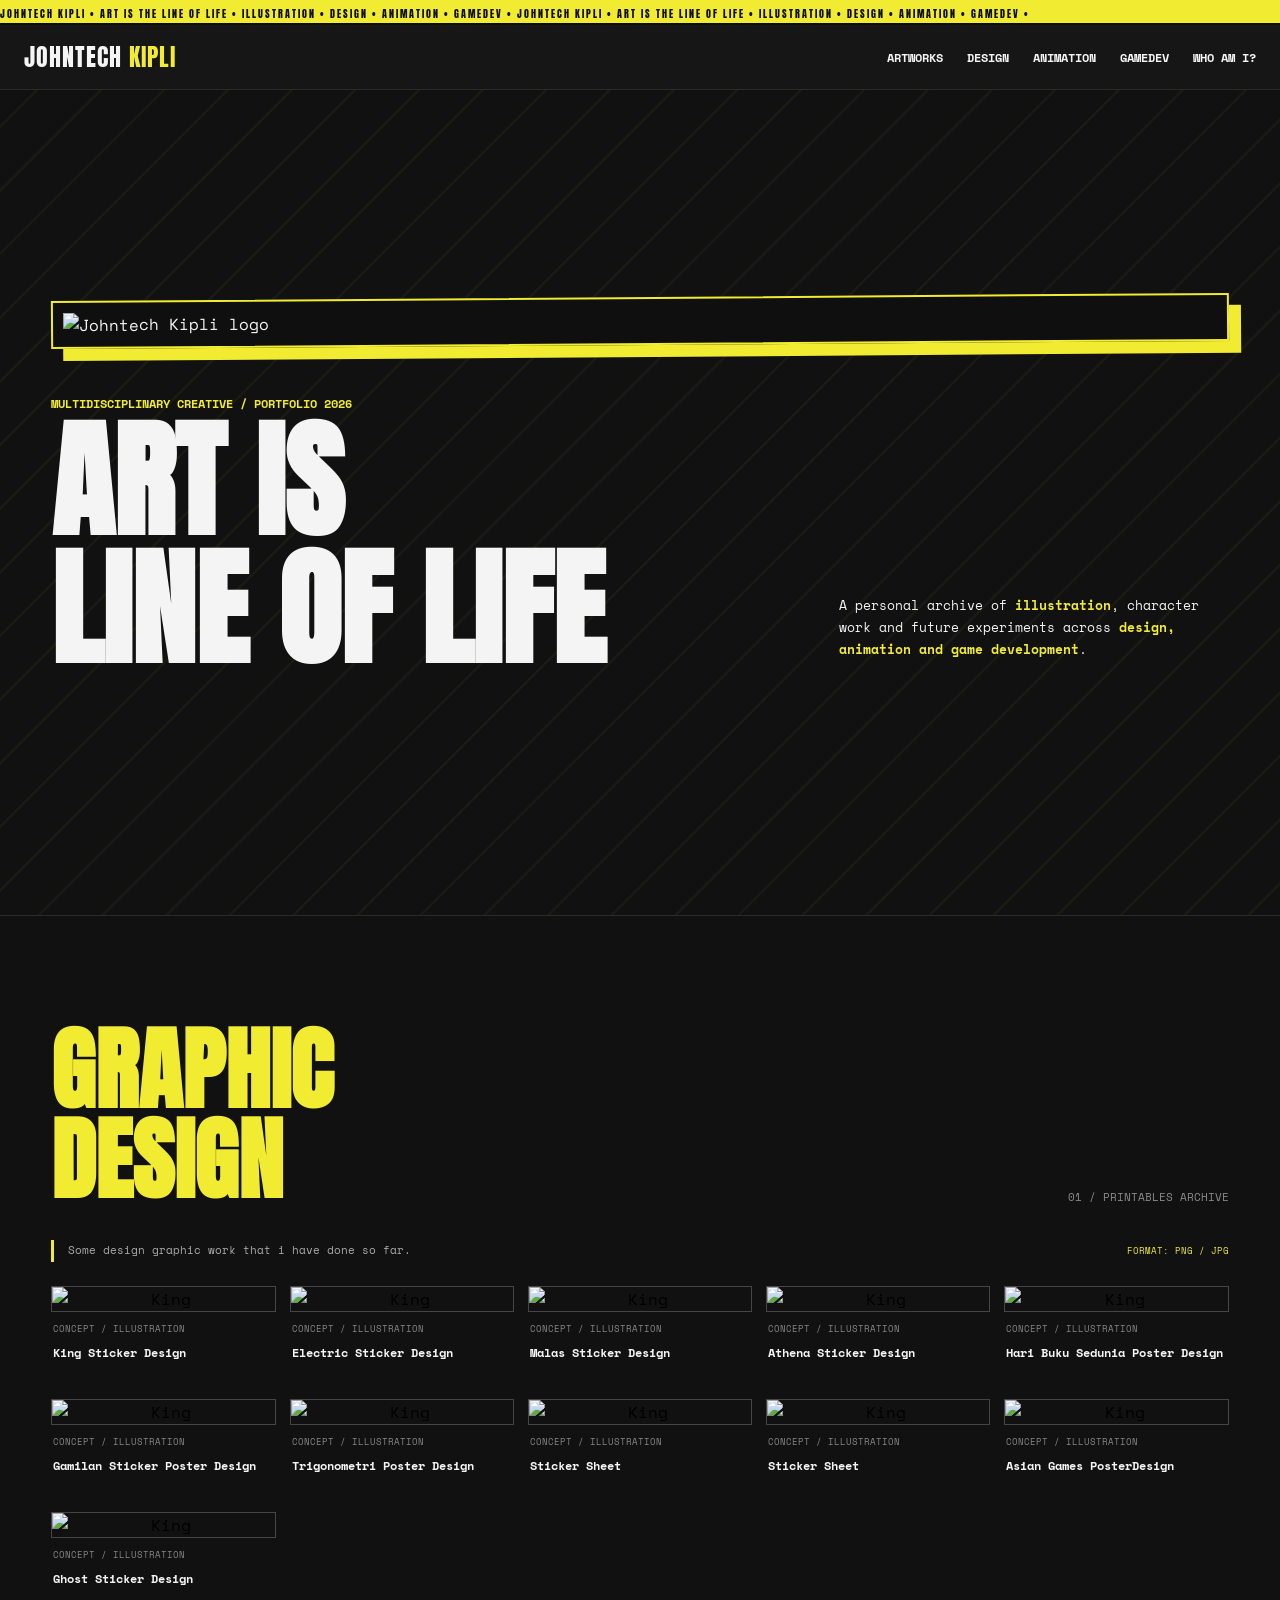
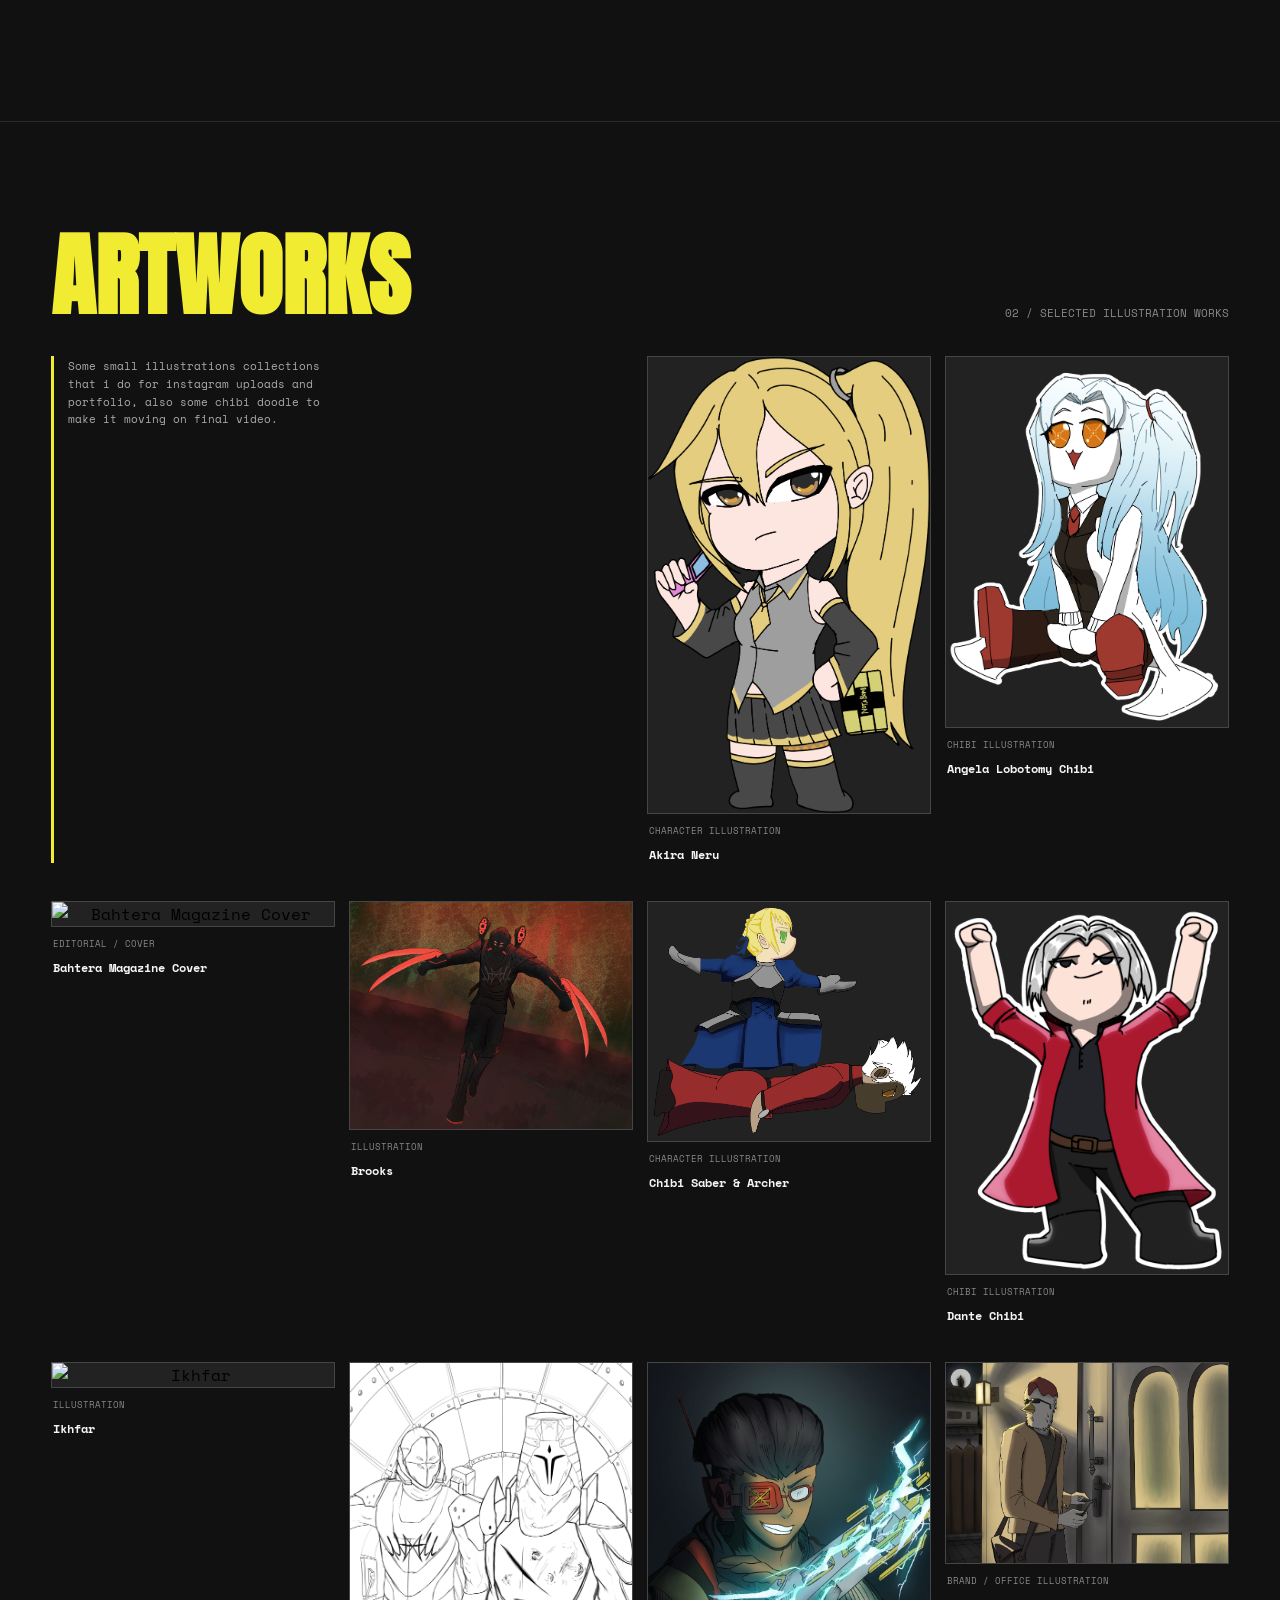
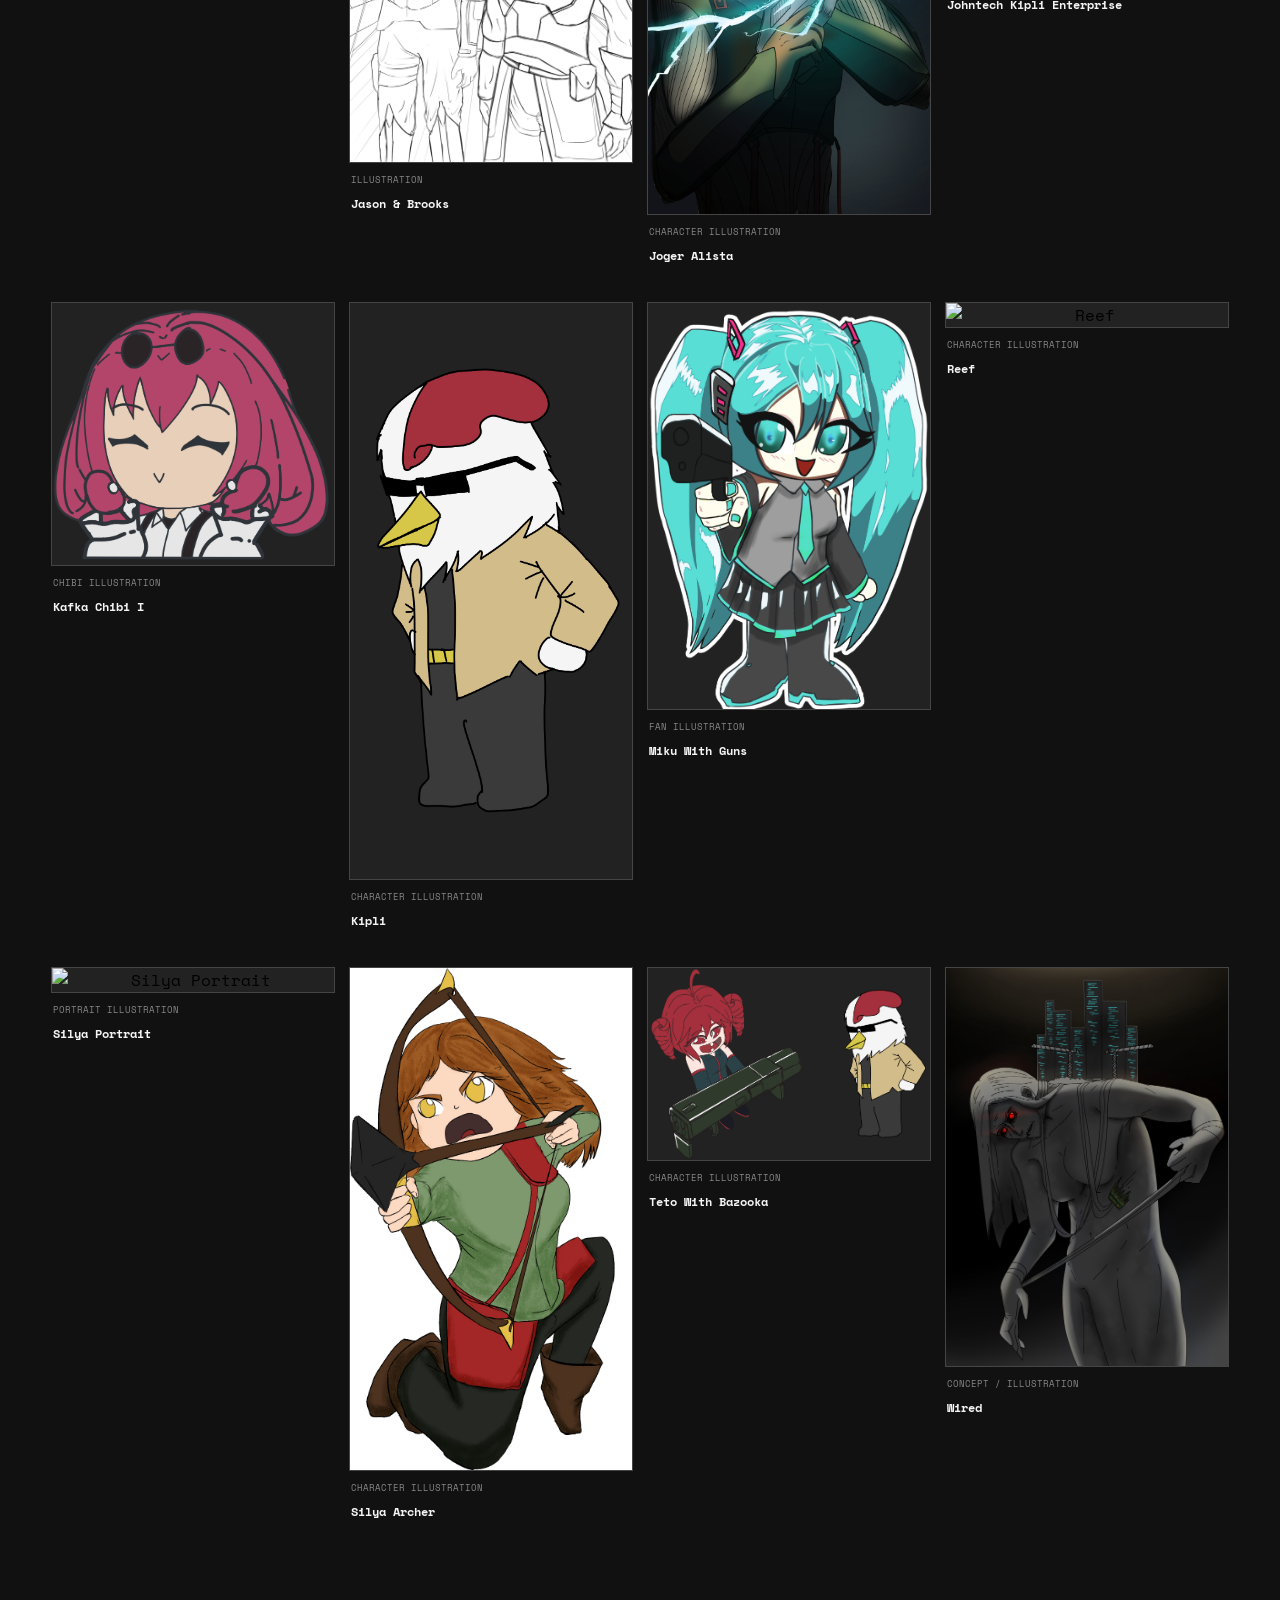
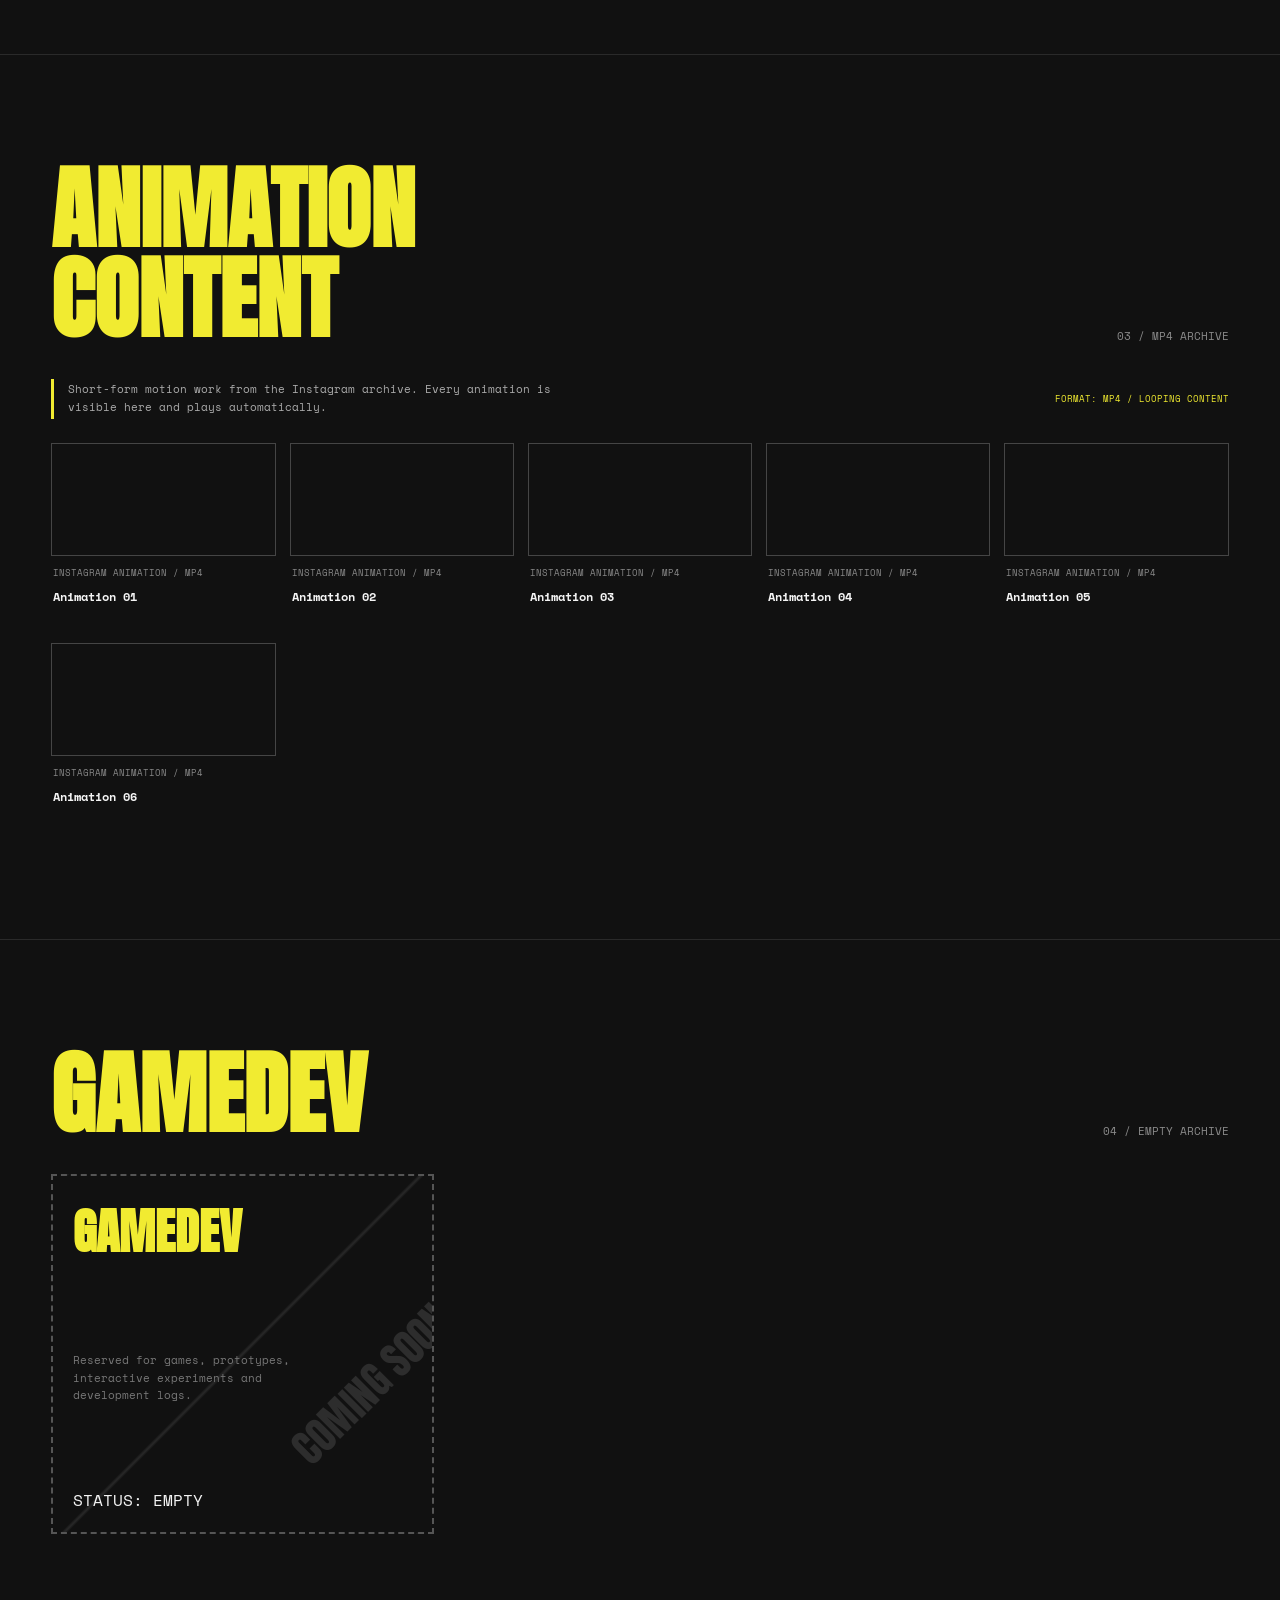
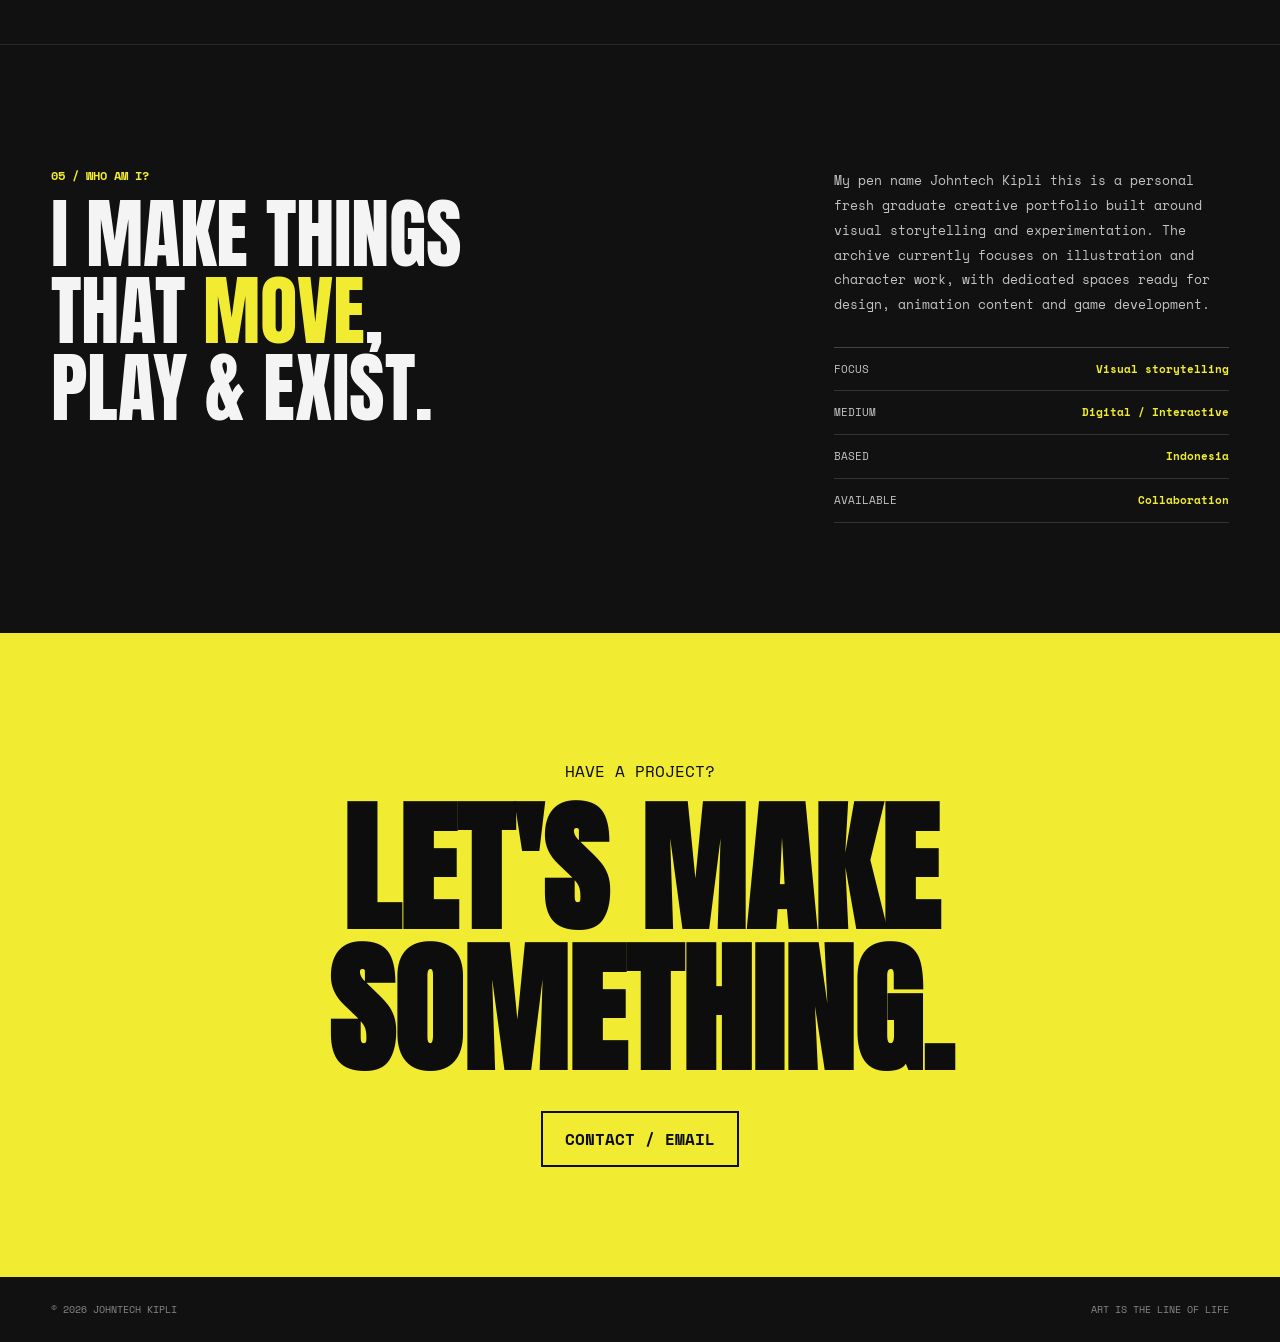
==== index.html @ 3a524319 "first commit" ====
<!doctype html>
<html lang="en">

<head>
    <meta charset="utf-8">
    <meta name="viewport" content="width=device-width, initial-scale=1">

    <title>JOHNTECH KIPLI — Portfolio</title>

    <meta
        name="description"
        content="Johntech Kipli — illustration, design, animation and game development portfolio."
    >

    <link rel="stylesheet" href="css/style.css">
</head>

<body>
<div class="ticker"><div class="ticker-track">JOHNTECH KIPLI • ART IS THE LINE OF LIFE • ILLUSTRATION • DESIGN • ANIMATION • GAMEDEV • JOHNTECH KIPLI • ART IS THE LINE OF LIFE • ILLUSTRATION • DESIGN • ANIMATION • GAMEDEV • </div></div>

<header class="nav"><a class="brand" href="#top">JOHNTECH <span>KIPLI</span></a><nav class="navlinks">
<a href="#artworks">ARTWORKS</a><a href="#design">DESIGN</a><a href="#animation">ANIMATION</a><a href="#gamedev">GAMEDEV</a><a href="#about">WHO AM I?</a></nav>
</header>

<main id="top">

    <section class="hero"><div class="hero-inner"><div class="logo-wrap"><img src="assets/logo johntech TEXT.png" alt="Johntech Kipli logo"></div>

        <div class="hero-copy"><div><div class="kicker">MULTIDISCIPLINARY CREATIVE / PORTFOLIO 2026</div><h1>Art is<br>line of life</h1></div>

        <p class="hero-note">A personal archive of <b>illustration</b>, character work and future experiments across <b>design, animation and game development</b>.</p></div></div>

    </section>

    <section class="section" id="animation"><div class="section-inner"><div class="section-head"><h2 class="section-title">GRAPHIC<br>DESIGN</h2><span class="section-index">01 / PRINTABLES ARCHIVE</span></div>
    <div class="animation-intro"><p>Some design graphic work that i have done so far.</p><span>FORMAT: PNG / JPG</span></div>
    <div class="works animation-works">
        <article class="work-card"><button class="work-image" data-title="King" data-type="Concept / Illustration" data-src="assets/design/1.png" aria-label="Open King"><img src="assets/design/1.png" alt="King" loading="lazy"><span class="corner">VIEW</span></button><div class="work-meta"><span>Concept / Illustration</span><strong>King Sticker Design</strong></div></article>

        <article class="work-card"><button class="work-image" data-title="King" data-type="Concept / Illustration" data-src="assets/design/2.png" aria-label="Open King"><img src="assets/design/2.png" alt="King" loading="lazy"><span class="corner">VIEW</span></button><div class="work-meta"><span>Concept / Illustration</span><strong>Electric Sticker Design</strong></div></article>

        <article class="work-card"><button class="work-image" data-title="King" data-type="Concept / Illustration" data-src="assets/design/3.png" aria-label="Open King"><img src="assets/design/3.png" alt="King" loading="lazy"><span class="corner">VIEW</span></button><div class="work-meta"><span>Concept / Illustration</span><strong>Malas Sticker Design</strong></div></article>

        <article class="work-card"><button class="work-image" data-title="King" data-type="Concept / Illustration" data-src="assets/design/4.png" aria-label="Open King"><img src="assets/design/4.png" alt="King" loading="lazy"><span class="corner">VIEW</span></button><div class="work-meta"><span>Concept / Illustration</span><strong>Athena Sticker Design</strong></div></article>

        <article class="work-card"><button class="work-image" data-title="King" data-type="Concept / Illustration" data-src="assets/design/5.jpg" aria-label="Open King"><img src="assets/design/5.jpg" alt="King" loading="lazy"><span class="corner">VIEW</span></button><div class="work-meta"><span>Concept / Illustration</span><strong>Hari Buku Sedunia Poster Design</strong></div></article>

        <article class="work-card"><button class="work-image" data-title="King" data-type="Concept / Illustration" data-src="assets/design/6.jpg" aria-label="Open King"><img src="assets/design/6.jpg" alt="King" loading="lazy"><span class="corner">VIEW</span></button><div class="work-meta"><span>Concept / Illustration</span><strong>Gamilan Sticker Poster Design</strong></div></article>

        <article class="work-card"><button class="work-image" data-title="King" data-type="Concept / Illustration" data-src="assets/design/7.jpg" aria-label="Open King"><img src="assets/design/7.jpg" alt="King" loading="lazy"><span class="corner">VIEW</span></button><div class="work-meta"><span>Concept / Illustration</span><strong>Trigonometri Poster Design</strong></div></article>

        <article class="work-card"><button class="work-image" data-title="King" data-type="Concept / Illustration" data-src="assets/design/8.png" aria-label="Open King"><img src="assets/design/8.png" alt="King" loading="lazy"><span class="corner">VIEW</span></button><div class="work-meta"><span>Concept / Illustration</span><strong>Sticker Sheet</strong></div></article>

        <article class="work-card"><button class="work-image" data-title="King" data-type="Concept / Illustration" data-src="assets/design/9.png" aria-label="Open King"><img src="assets/design/9.png" alt="King" loading="lazy"><span class="corner">VIEW</span></button><div class="work-meta"><span>Concept / Illustration</span><strong>Sticker Sheet</strong></div></article>

        <article class="work-card"><button class="work-image" data-title="King" data-type="Concept / Illustration" data-src="assets/design/10.jpg" aria-label="Open King"><img src="assets/design/10.jpg" alt="King" loading="lazy"><span class="corner">VIEW</span></button><div class="work-meta"><span>Concept / Illustration</span><strong>Asian Games PosterDesign</strong></div></article>

        <article class="work-card"><button class="work-image" data-title="King" data-type="Concept / Illustration" data-src="assets/design/11.png" aria-label="Open King"><img src="assets/design/11.png" alt="King" loading="lazy"><span class="corner">VIEW</span></button><div class="work-meta"><span>Concept / Illustration</span><strong>Ghost Sticker Design</strong></div></article>
</section>

    <section class="section" id="artworks"><div class="section-inner"><div class="section-head"><h2 class="section-title">ARTWORKS</h2><span class="section-index">02 / SELECTED ILLUSTRATION WORKS</span>
    </div><div class="works">
    <div class="animation-intro"><p>Some small illustrations collections that i do for instagram uploads and portfolio, also some chibi doodle to make it moving on final video.</p></div>
    <div class="empty-grid"></div>
        

        <article class="work-card"><button class="work-image" data-title="Akira Neru" data-type="Character Illustration" data-src="assets/akira-neru.png" aria-label="Open Akira Neru"><img src="assets/akira-neru.png" alt="Akira Neru" loading="lazy"><span class="corner">VIEW</span></button><div class="work-meta"><span>Character Illustration</span><strong>Akira Neru</strong></div></article>

        <article class="work-card"><button class="work-image" data-title="Angela Lobotomy Chibi" data-type="Chibi Illustration" data-src="assets/angela lobotomy chibi.png" aria-label="Open Angela Lobotomy Chibi"><img src="assets/angela lobotomy chibi.png" alt="Angela Lobotomy Chibi" loading="lazy"><span class="corner">VIEW</span></button><div class="work-meta"><span>Chibi Illustration</span><strong>Angela Lobotomy Chibi</strong></div></article>

        <article class="work-card"><button class="work-image" data-title="Bahtera Magazine Cover" data-type="Editorial / Cover" data-src="assets/bahtera magazine cover.png" aria-label="Open Bahtera Magazine Cover"><img src="assets/bahtera magazine cover.png" alt="Bahtera Magazine Cover" loading="lazy"><span class="corner">VIEW</span></button><div class="work-meta"><span>Editorial / Cover</span><strong>Bahtera Magazine Cover</strong></div></article>

        <article class="work-card"><button class="work-image" data-title="Brooks" data-type="Illustration" data-src="assets/Brooks (Illustrasi).jpg" aria-label="Open Brooks"><img src="assets/Brooks (Illustrasi).jpg" alt="Brooks" loading="lazy"><span class="corner">VIEW</span></button><div class="work-meta"><span>Illustration</span><strong>Brooks</strong></div></article>

        <article class="work-card"><button class="work-image" data-title="Chibi Saber & Archer" data-type="Character Illustration" data-src="assets/chibi illustration saber and archer.png" aria-label="Open Chibi Saber & Archer"><img src="assets/chibi illustration saber and archer.png" alt="Chibi Saber & Archer" loading="lazy"><span class="corner">VIEW</span></button><div class="work-meta"><span>Character Illustration</span><strong>Chibi Saber & Archer</strong></div></article>

        <article class="work-card"><button class="work-image" data-title="Dante Chibi" data-type="Chibi Illustration" data-src="assets/dante chibi.png" aria-label="Open Dante Chibi"><img src="assets/dante chibi.png" alt="Dante Chibi" loading="lazy"><span class="corner">VIEW</span></button><div class="work-meta"><span>Chibi Illustration</span><strong>Dante Chibi</strong></div></article>

        <article class="work-card"><button class="work-image" data-title="Ikhfar" data-type="Illustration" data-src="assets/ikhfar.jpg" aria-label="Open Ikhfar"><img src="assets/ikhfar.jpg" alt="Ikhfar" loading="lazy"><span class="corner">VIEW</span></button><div class="work-meta"><span>Illustration</span><strong>Ikhfar</strong></div></article>

        <article class="work-card"><button class="work-image" data-title="Jason & Brooks" data-type="Illustration" data-src="assets/Jason and Brooks.png" aria-label="Open Jason & Brooks"><img src="assets/Jason and Brooks.png" alt="Jason & Brooks" loading="lazy"><span class="corner">VIEW</span></button><div class="work-meta"><span>Illustration</span><strong>Jason & Brooks</strong></div></article>

        <article class="work-card"><button class="work-image" data-title="Joger Alista" data-type="Character Illustration" data-src="assets/Joger Alista.jpg" aria-label="Open Joger Alista"><img src="assets/Joger Alista.jpg" alt="Joger Alista" loading="lazy"><span class="corner">VIEW</span></button><div class="work-meta"><span>Character Illustration</span><strong>Joger Alista</strong></div></article>

        <article class="work-card"><button class="work-image" data-title="Johntech Kipli Enterprise" data-type="Brand / Office Illustration" data-src="assets/Johntehc kipli enterprise thumbnail office.jpg" aria-label="Open Johntech Kipli Enterprise"><img src="assets/Johntehc kipli enterprise thumbnail office.jpg" alt="Johntech Kipli Enterprise" loading="lazy"><span class="corner">VIEW</span></button><div class="work-meta"><span>Brand / Office Illustration</span><strong>Johntech Kipli Enterprise</strong></div></article>

        <article class="work-card"><button class="work-image" data-title="Kafka Chibi I" data-type="Chibi Illustration" data-src="assets/kafka chibi 2.png" aria-label="Open Kafka Chibi I"><img src="assets/kafka chibi 2.png" alt="Kafka Chibi I" loading="lazy"><span class="corner">VIEW</span></button><div class="work-meta"><span>Chibi Illustration</span><strong>Kafka Chibi I</strong></div></article>

        <article class="work-card"><button class="work-image" data-title="Kipli" data-type="Character Illustration" data-src="assets/kipli.png" aria-label="Open Kipli"><img src="assets/kipli.png" alt="kipli" loading="lazy"><span class="corner">VIEW</span></button><div class="work-meta"><span>Character Illustration</span><strong>Kipli</strong></div></article>

        <article class="work-card"><button class="work-image" data-title="Miku With Guns" data-type="Fan Illustration" data-src="assets/miku with guns.png" aria-label="Open Miku With Guns"><img src="assets/miku with guns.png" alt="Miku With Guns" loading="lazy"><span class="corner">VIEW</span></button><div class="work-meta"><span>Fan Illustration</span><strong>Miku With Guns</strong></div></article>

        <article class="work-card"><button class="work-image" data-title="Reef" data-type="Character Illustration" data-src="assets/reef.jpg" aria-label="Open Reef"><img src="assets/reef.jpg" alt="Reef" loading="lazy"><span class="corner">VIEW</span></button><div class="work-meta"><span>Character Illustration</span><strong>Reef</strong></div></article>

        <article class="work-card"><button class="work-image" data-title="Silya Portrait" data-type="Portrait Illustration" data-src="assets/silya portrait.jpg" aria-label="Open Silya Portrait"><img src="assets/silya portrait.jpg" alt="Silya Portrait" loading="lazy"><span class="corner">VIEW</span></button><div class="work-meta"><span>Portrait Illustration</span><strong>Silya Portrait</strong></div></article>

        <article class="work-card"><button class="work-image" data-title="Silya Archer" data-type="Character Illustration" data-src="assets/sylya archer.jpg" aria-label="Open Silya Archer"><img src="assets/sylya archer.jpg" alt="Silya Archer" loading="lazy"><span class="corner">VIEW</span></button><div class="work-meta"><span>Character Illustration</span><strong>Silya Archer</strong></div></article>

        <article class="work-card"><button class="work-image" data-title="Teto With Bazooka" data-type="Character Illustration" data-src="assets/teto with bazooka.png" aria-label="Open Teto With Bazooka"><img src="assets/teto with bazooka.png" alt="Teto With Bazooka" loading="lazy"><span class="corner">VIEW</span></button><div class="work-meta"><span>Character Illustration</span><strong>Teto With Bazooka</strong></div></article>

        <article class="work-card"><button class="work-image" data-title="Wired" data-type="Concept / Illustration" data-src="assets/wired.png" aria-label="Open Wired"><img src="assets/wired.png" alt="Wired" loading="lazy"><span class="corner">VIEW</span></button><div class="work-meta"><span>Concept / Illustration</span><strong>Wired</strong></div></article>

    </div></div>

</section>

<section class="section" id="animation"><div class="section-inner"><div class="section-head"><h2 class="section-title">ANIMATION<br>CONTENT</h2><span class="section-index">03 / MP4 ARCHIVE</span></div>
    <div class="animation-intro"><p>Short-form motion work from the Instagram archive. Every animation is visible here and plays automatically.</p><span>FORMAT: MP4 / LOOPING CONTENT</span></div>
    <div class="works animation-works">
        <article class="work-card"><div class="work-image"><video src="assets/animation/1.mp4" aria-label="Animation 01" autoplay muted loop playsinline></video><span class="corner">PLAYING</span></div><div class="work-meta"><span>Instagram Animation / MP4</span><strong>Animation 01</strong></div></article>

        <article class="work-card"><div class="work-image"><video src="assets/animation/2.mp4" aria-label="Animation 02" autoplay muted loop playsinline></video><span class="corner">PLAYING</span></div><div class="work-meta"><span>Instagram Animation / MP4</span><strong>Animation 02</strong></div></article>

        <article class="work-card"><div class="work-image"><video src="assets/animation/3.mp4" aria-label="Animation 03" autoplay muted loop playsinline></video><span class="corner">PLAYING</span></div><div class="work-meta"><span>Instagram Animation / MP4</span><strong>Animation 03</strong></div></article>

        <article class="work-card"><div class="work-image"><video src="assets/animation/4.mp4" aria-label="Animation 04" autoplay muted loop playsinline></video><span class="corner">PLAYING</span></div><div class="work-meta"><span>Instagram Animation / MP4</span><strong>Animation 04</strong></div></article>

        <article class="work-card"><div class="work-image"><video src="assets/animation/5.mp4" aria-label="Animation 05" autoplay muted loop playsinline></video><span class="corner">PLAYING</span></div><div class="work-meta"><span>Instagram Animation / MP4</span><strong>Animation 05</strong></div></article>

        <article class="work-card"><div class="work-image"><video src="assets/animation/6.mp4" aria-label="Animation 06" autoplay muted loop playsinline></video><span class="corner">PLAYING</span></div><div class="work-meta"><span>Instagram Animation / MP4</span><strong>Animation 06</strong></div></article>
        
    </div>
</div>

</section>

<section class="section" id="gamedev"><div class="section-inner"><div class="section-head"><h2 class="section-title">GAMEDEV</h2><span class="section-index">04 / EMPTY ARCHIVE</span></div><div class="empty-grid"><div class="empty-panel"><h3>GAMEDEV</h3><p>Reserved for games, prototypes, interactive experiments and development logs.</p><span>STATUS: EMPTY</span></div></div></div>

</section>

<section class="section" id="about">
    <div class="section-inner about">
        <div><p class="kicker">05 / WHO AM I?</p><p class="about-big">I MAKE THINGS<br>THAT <span>MOVE</span>,<br>PLAY & EXIST.</p></div>

    <div class="about-copy"><p>My pen name Johntech Kipli this is a personal fresh graduate creative portfolio built around visual storytelling and experimentation. The archive currently focuses on illustration and character work, with dedicated spaces ready for design, animation content and game development.</p>

        <div class="specs">
            <div class="spec"><span>FOCUS</span><b>Visual storytelling</b></div>
            <div class="spec"><span>MEDIUM</span><b>Digital / Interactive</b></div>
            <div class="spec"><span>BASED</span><b>Indonesia</b></div>
            <div class="spec"><span>AVAILABLE</span><b>Collaboration</b></div>
        </div>
    </div>
    </div>

</section>

<section class="contact"><p>HAVE A PROJECT?</p><h2>LET'S MAKE<br>SOMETHING.</h2><a href="mailto:rafliilham234@gmailcom">CONTACT / EMAIL</a>

</section>

</main>

<footer><span>© 2026 JOHNTECH KIPLI</span><span>ART IS THE LINE OF LIFE</span>

</footer>

<div class="modal" id="modal"><div class="modal-box"><img id="modalImg" src="" alt=""><div class="modal-info"><button class="close" id="close">CLOSE ×</button><small id="modalType"></small><h3 id="modalTitle"></h3><p>All content comes from instagram @johntech.kipli.ch</p></div></div></div>

<script src="js/script.js"></script>
</body>

</html>
---- css/style.css ----
@import url('https://fonts.googleapis.com/css2?family=Anton&family=Space+Mono:wght@400;700&display=swap');

:root {
    --ink: #0d0d0d;
    --bg: #111111;
    --panel: #171717;
    --line: #2a2a2a;
    --muted: #8a8a8a;
    --yellow: #f1eb31;
}

* {
    box-sizing:border-box;
}

html {
    scroll-behavior:smooth;
}

body {
    margin:0;
    background:var(--bg);
    color:#f4f4f4;
    font-family:"Space Mono",monospace;
    overflow-x:hidden;
}

a {
    color:inherit;
    text-decoration:none;
}

button {
    font:inherit;
}

::selection {
    background:var(--yellow);
    color:var(--ink);
}

.ticker {
    position:fixed;
    top:0;
    left:0;
    right:0;
    z-index:30;
    height:25px;
    overflow:hidden;
    background:var(--yellow);
    color:var(--ink);
    border-bottom:2px solid var(--ink);
    white-space:nowrap;
}

.ticker-track {
    display:inline-block;
    min-width:200%;
    line-height:23px;
    font-family:Anton,sans-serif;
    font-size:10px;
    letter-spacing:2px;
    animation:marquee 24s linear infinite;
}

@keyframes marquee {
    from{transform:translateX(0);
}

to {
    transform:translateX(-50%);
}

}

.nav {
    position:sticky;
    top:25px;
    z-index:20;
    display:flex;
    align-items:center;
    justify-content:space-between;
    padding:14px 24px;
    background:rgba(23,23,23,.94);
    border-bottom:1px solid var(--line);
    backdrop-filter:blur(10px);
}

.brand {
    font-family:Anton,sans-serif;
    font-size:24px;
    letter-spacing:1px;
}

.brand span {
    color:var(--yellow);
}

.navlinks {
    display:flex;
    gap:24px;
    font-size:12px;
    font-weight:700;
}

.navlinks a:hover {
    color:var(--yellow);
}

.hero {
    min-height:calc(100vh - 50px);
    display:grid;
    place-items:center;
    padding:70px 4vw 80px;
    position:relative;
    overflow:hidden;
}

.hero:before {
    content:"";
    position:absolute;
    inset:0;
    background:repeating-linear-gradient(135deg,transparent 0 42px,rgba(241,235,49,.045) 43px 45px);
    pointer-events:none;
}

.hero-inner {
    width:min(1500px,100%);
    position:relative;
}

.logo-wrap {
    border:2px solid var(--yellow);
    padding:10px;
    background:#0f0f0f;
    transform:rotate(-.4deg);
    box-shadow:12px 12px 0 var(--yellow);
}

.logo-wrap img {
    display:block;
    width:100%;
    height:auto;
    max-height:300px;
    object-fit:contain;
}

.hero-copy {
    display:flex;
    align-items:flex-end;
    justify-content:space-between;
    gap:30px;
    margin-top:50px;
}

.kicker {
    color:var(--yellow);
    font-size:12px;
    font-weight:700;
}

.hero h1 {
    margin:5px 0 0;
    font-family:Anton,sans-serif;
    font-size:clamp(52px,10vw,150px);
    line-height:1;
    letter-spacing:0px;
    text-transform:uppercase;
}

.hero-note {
    max-width:390px;
    font-size:13px;
    line-height:1.7;
}

.hero-note b {
    color:var(--yellow);
}

.section {
    padding:110px 4vw;
    border-top:1px solid var(--line);
}

.section-inner {
    width:min(1500px,100%);
    margin:auto;
}

.section-head {
    display:flex;
    align-items:end;
    justify-content:space-between;
    gap:20px;
    margin-bottom:35px;
}

.section-title {
    font-family:Anton,sans-serif;
    color:var(--yellow);
    font-size:clamp(42px,7vw,95px);
    line-height:1;
    margin:0;
    text-transform:uppercase;
}

.section-index {
    font-size:11px;
    color:var(--muted);
}

.works {
    display:grid;
    grid-template-columns:repeat(4,minmax(0,1fr));
    gap:14px;
}

.work-card {
    min-width:0;
}

.work-image {
    width:100%;
    padding:0;
    border:1px solid #454545;
    background:#222;
    display:block;
    cursor:pointer;
    position:relative;
    overflow:hidden;
}

.work-image img,
.work-image video {
    display:block;
    width:100%;
    height:auto;
    aspect-ratio:auto;
    object-fit:initial;
    filter:saturate(.92);
    transition:transform .35s ease,filter .35s ease;
}

.animation-works {
    grid-template-columns:repeat(auto-fit,minmax(220px,1fr));
    align-items:start;
}

.animation-works .work-image {
    display:block;
    background:#111;
}

.animation-works .work-image img,
.animation-works .work-image video {
    width:100%;
    height:auto;
    aspect-ratio:auto;
    object-fit:initial;
}

.animation-intro {
    display:flex;
    justify-content:space-between;
    gap:30px;
    border-left:3px solid var(--yellow);
    margin-bottom:24px;
    padding:2px 0 2px 14px;
    color:#aaa;
    font-size:11px;
    line-height:1.6;
}

.animation-intro p {
    margin:0;
    max-width:520px;
}

.animation-intro b,
.animation-intro span {
    color:var(--yellow);
}

.animation-intro span {
    align-self:center;
    font-size:9px;
    white-space:nowrap;
}

.work-image:hover img,
.work-image:hover video {
    transform:scale(1.06);
    filter:saturate(1.15);
}

.corner {
    position:absolute;
    top:8px;
    right:8px;
    background:var(--yellow);
    color:var(--ink);
    padding:4px 7px;
    font-size:9px;
    font-weight:700;
    opacity:0;
    transition:.2s;
}

.work-image:hover .corner {
    opacity:1;
}

.work-meta {
    padding:10px 2px 22px;
}

.work-meta span {
    display:block;
    color:#888;
    font-size:9px;
    text-transform:uppercase;
    margin-bottom:4px;
}

.work-meta strong {
    font-size:12px;
}

.empty-grid {
    display:grid;
    grid-template-columns:repeat(3,1fr);
    gap:14px;
}

.empty-panel {
    min-height:360px;
    border:2px dashed #555;
    background:linear-gradient(135deg,transparent 49.5%,#292929 50%,transparent 50.5%);
    display:flex;
    flex-direction:column;
    justify-content:space-between;
    padding:20px;
    position:relative;
    overflow:hidden;
}

.empty-panel:after {
    content:"COMING SOON";
    position:absolute;
    right:-40px;
    top:50%;
    transform:rotate(-45deg);
    font-family:Anton,sans-serif;
    font-size:40px;
    color:#2d2d2d;
}

.empty-panel h3 {
    font-family:Anton,sans-serif;
    font-size:48px;
    margin:0;
    color:var(--yellow);
}

.empty-panel p {
    font-size:11px;
    color:#777;
    max-width:260px;
    line-height:1.6;
}

.about {
    display:grid;
    grid-template-columns:1.3fr .7fr;
    gap:50px;
    align-items:start;
}

.about-big {
    font-family:Anton,sans-serif;
    font-size:clamp(40px,6vw,88px);
    line-height:1;
    margin:0;
}

.about-big span {
    color:var(--yellow);
}

.about-copy {
    font-size:13px;
    line-height:1.9;
    color:#c4c4c4;
}

.specs {
    border-top:1px solid #444;
    margin-top:30px;
}

.spec {
    display:flex;
    justify-content:space-between;
    gap:20px;
    padding:11px 0;
    border-bottom:1px solid #333;
    font-size:11px;
}

.spec b {
    color:var(--yellow);
}

.contact {
    background:var(--yellow);
    color:var(--ink);
    text-align:center;
    padding:110px 4vw;
}

.contact h2 {
    font-family:Anton,sans-serif;
    font-size:clamp(55px,11vw,170px);
    line-height:1;
    margin:0 0 30px;
}

.contact a {
    display:inline-block;
    border:2px solid var(--ink);
    padding:14px 22px;
    font-weight:700;
    transition:.2s;
}

.contact a:hover {
    background:var(--ink);
    color:var(--yellow);
}

footer {
    padding:25px 4vw;
    display:flex;
    justify-content:space-between;
    gap:20px;
    font-size:10px;
    color:#888;
}

.modal {
    position:fixed;
    inset:0;
    z-index:100;
    display:none;
    place-items:center;
    background:rgba(0,0,0,.82);
    padding:30px;
}

.modal.open {
    display:grid;
}

.modal-box {
    width:min(1000px,100%);
    background:#181818;
    border:2px solid var(--yellow);
    display:grid;
    grid-template-columns:1.1fr .9fr;
    box-shadow:15px 15px 0 var(--yellow);
}

.modal-box img {
    width:100%;
    height:100%;
    max-height:75vh;
    object-fit:contain;
    background:#111;
}

.modal-info {
    padding:28px;
    display:flex;
    flex-direction:column;
    justify-content:center;
}

.modal-info small {
    color:var(--yellow);
}

.modal-info h3 {
    font-family:Anton,sans-serif;
    font-size:52px;
    line-height:.9;
    margin:10px 0 20px;
}

.close {
    align-self:flex-end;
    background:var(--yellow);
    border:0;
    padding:7px 10px;
    cursor:pointer;
    font-weight:700;
}

@media(max-width:900px) {
    .works{grid-template-columns:repeat(2,1fr);
}

.empty-grid,.about {
    grid-template-columns:1fr;
}

.hero-copy {
    flex-direction:column;
    align-items:flex-start;
}

.animation-intro {
    flex-direction:column;
    gap:8px;
}

.animation-intro span {
    align-self:flex-start;
}

.modal-box {
    grid-template-columns:1fr;
}

.modal-box img {
    max-height:55vh;
}

}

@media(max-width:600px) {
    .nav{padding:12px 15px;
}

.navlinks {
    gap:12px;
    font-size:10px;
}

.hero {
    padding-left:15px;
    padding-right:15px;
}

.section {
    padding:75px 15px;
}

.works {
    grid-template-columns:1fr 1fr;
    gap:9px;
}

.work-meta {
    padding-bottom:12px;
}

.work-meta strong {
    font-size:10px;
}

.empty-panel {
    min-height:250px;
}

.empty-panel h3 {
    font-size:36px;
}

footer {
    padding:20px 15px;
}

}
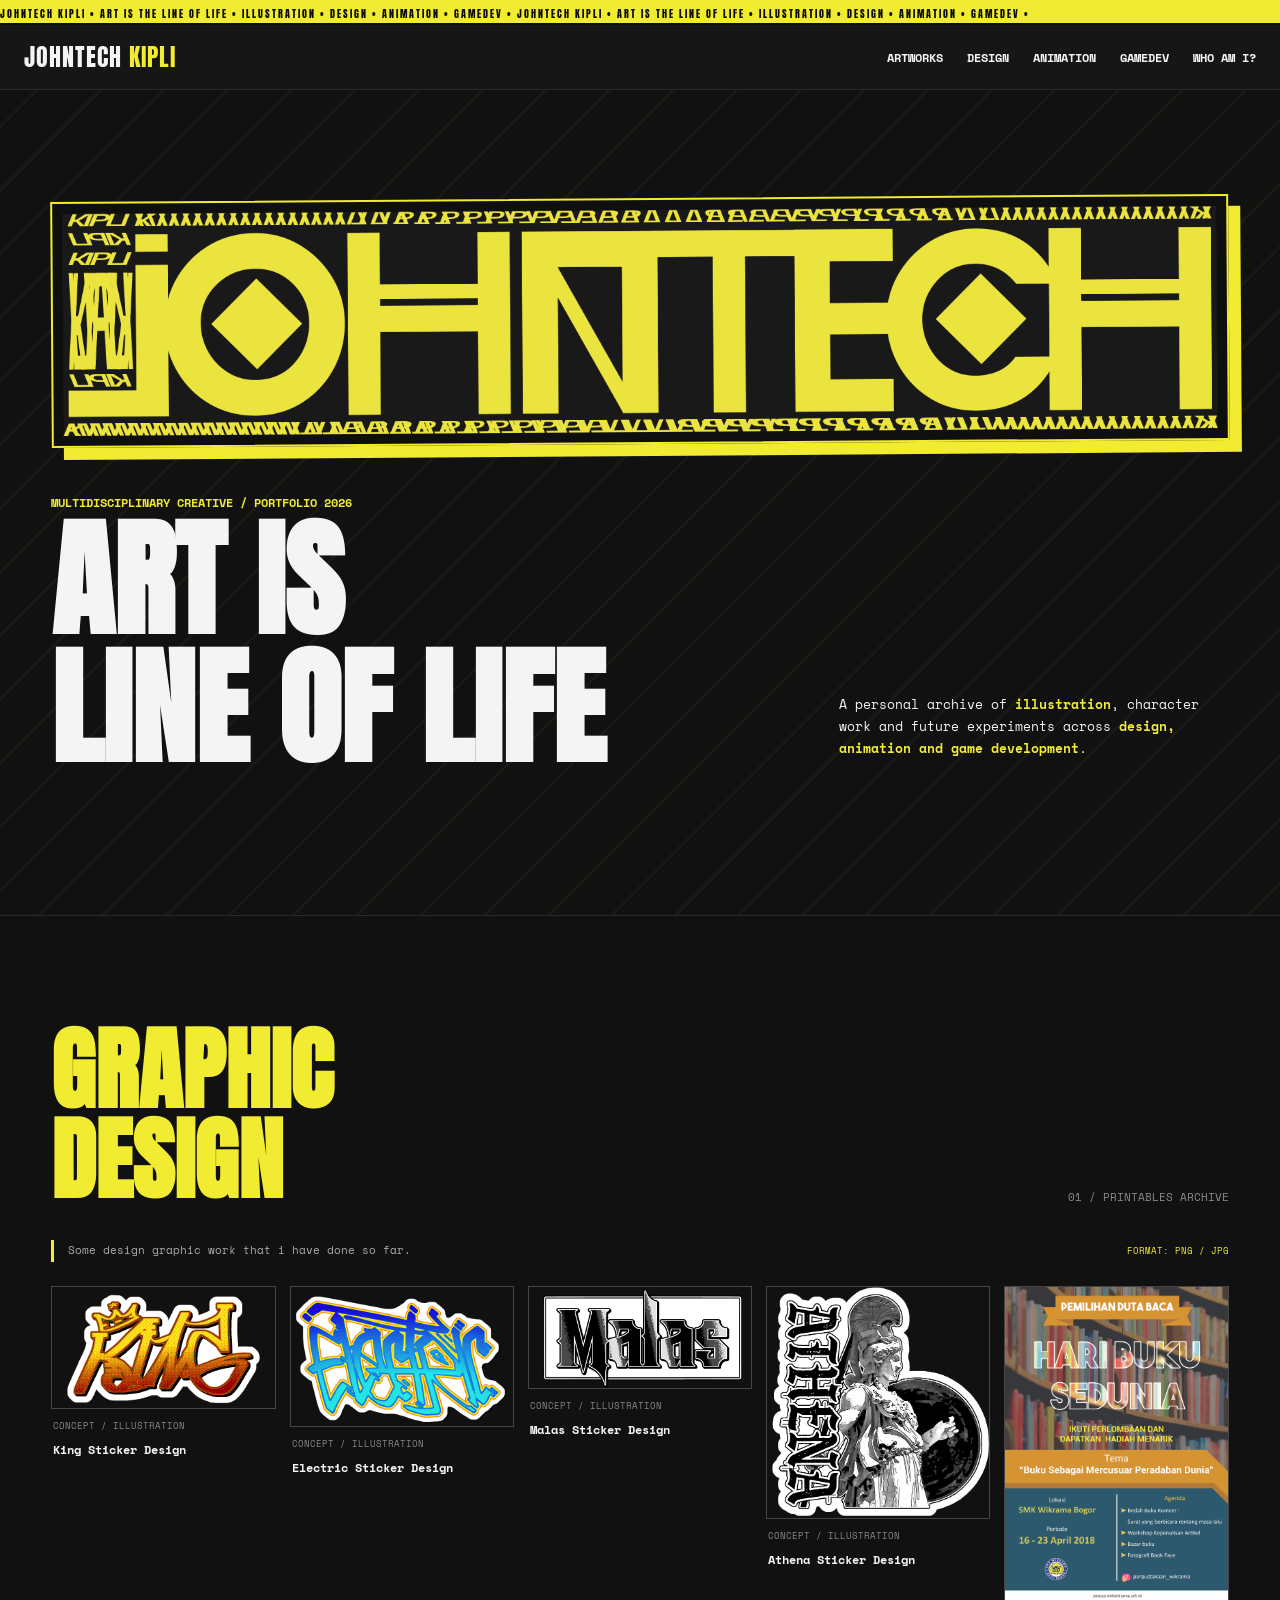
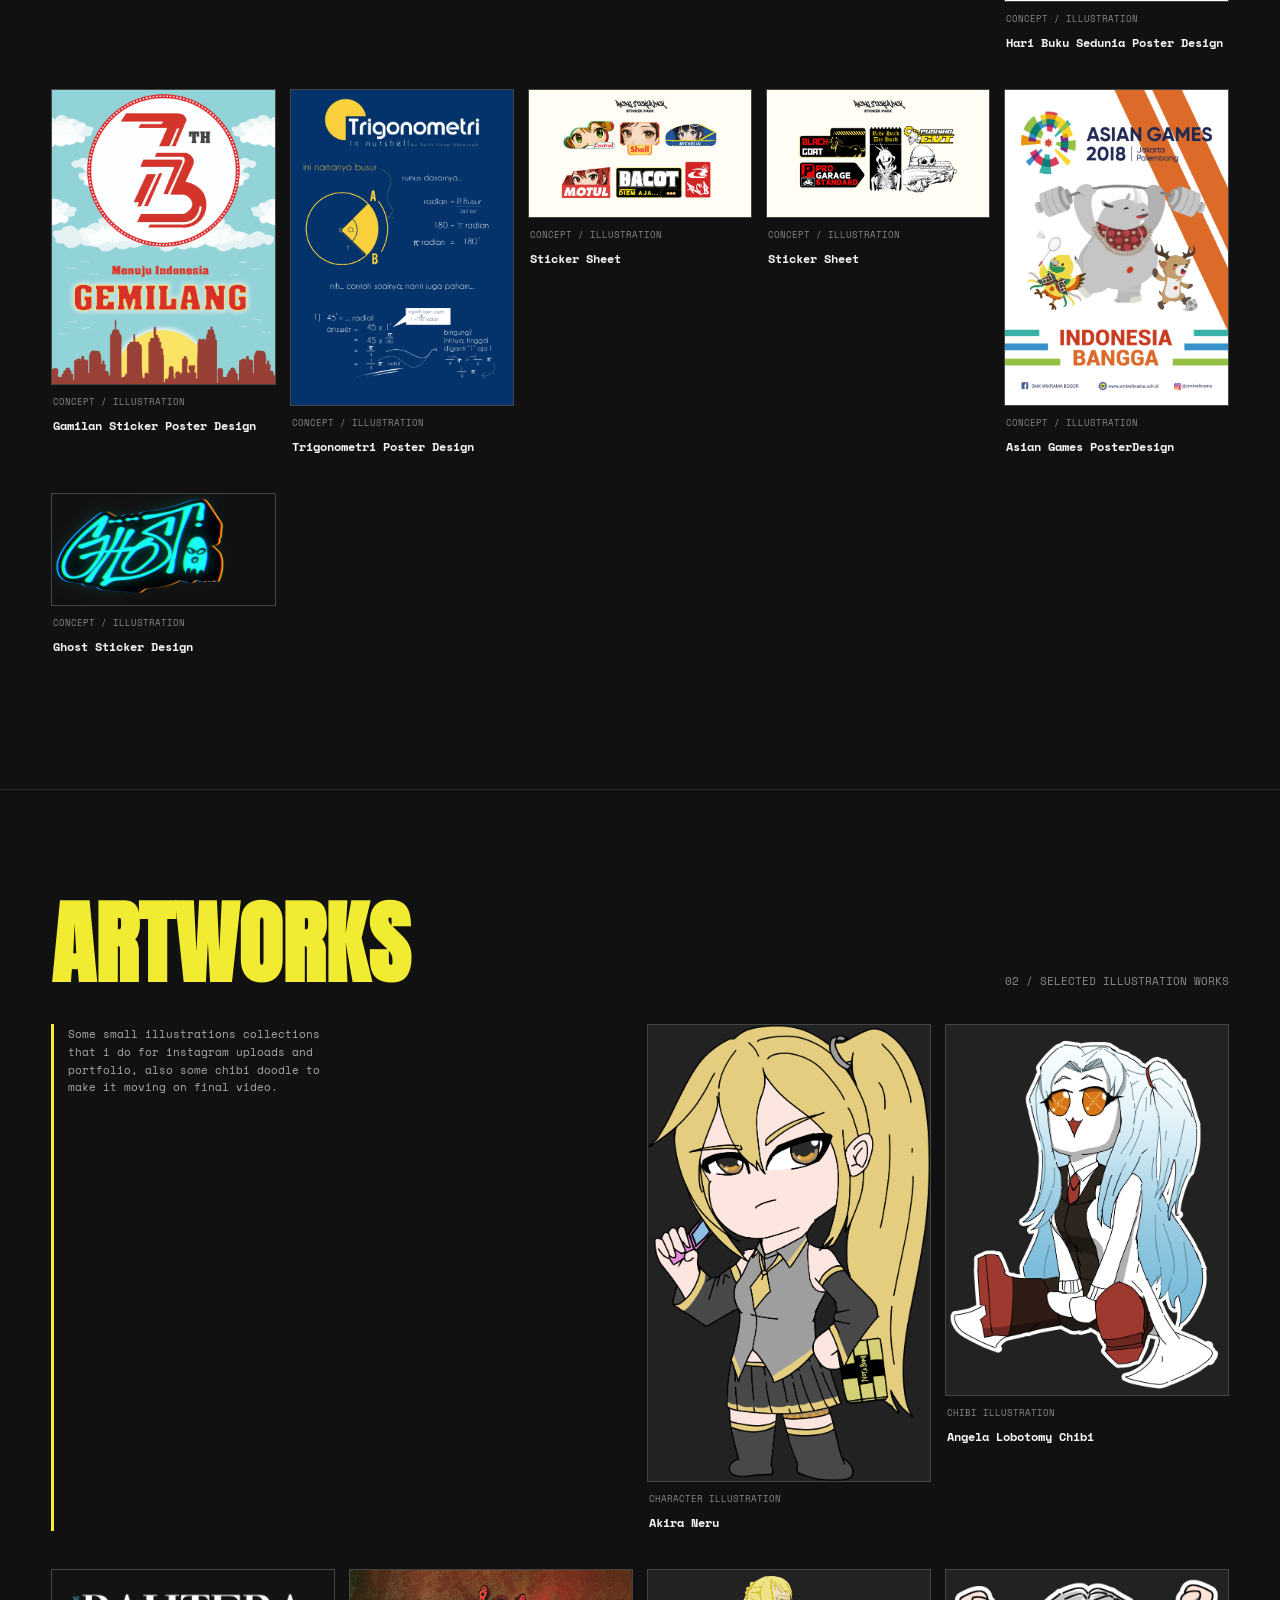
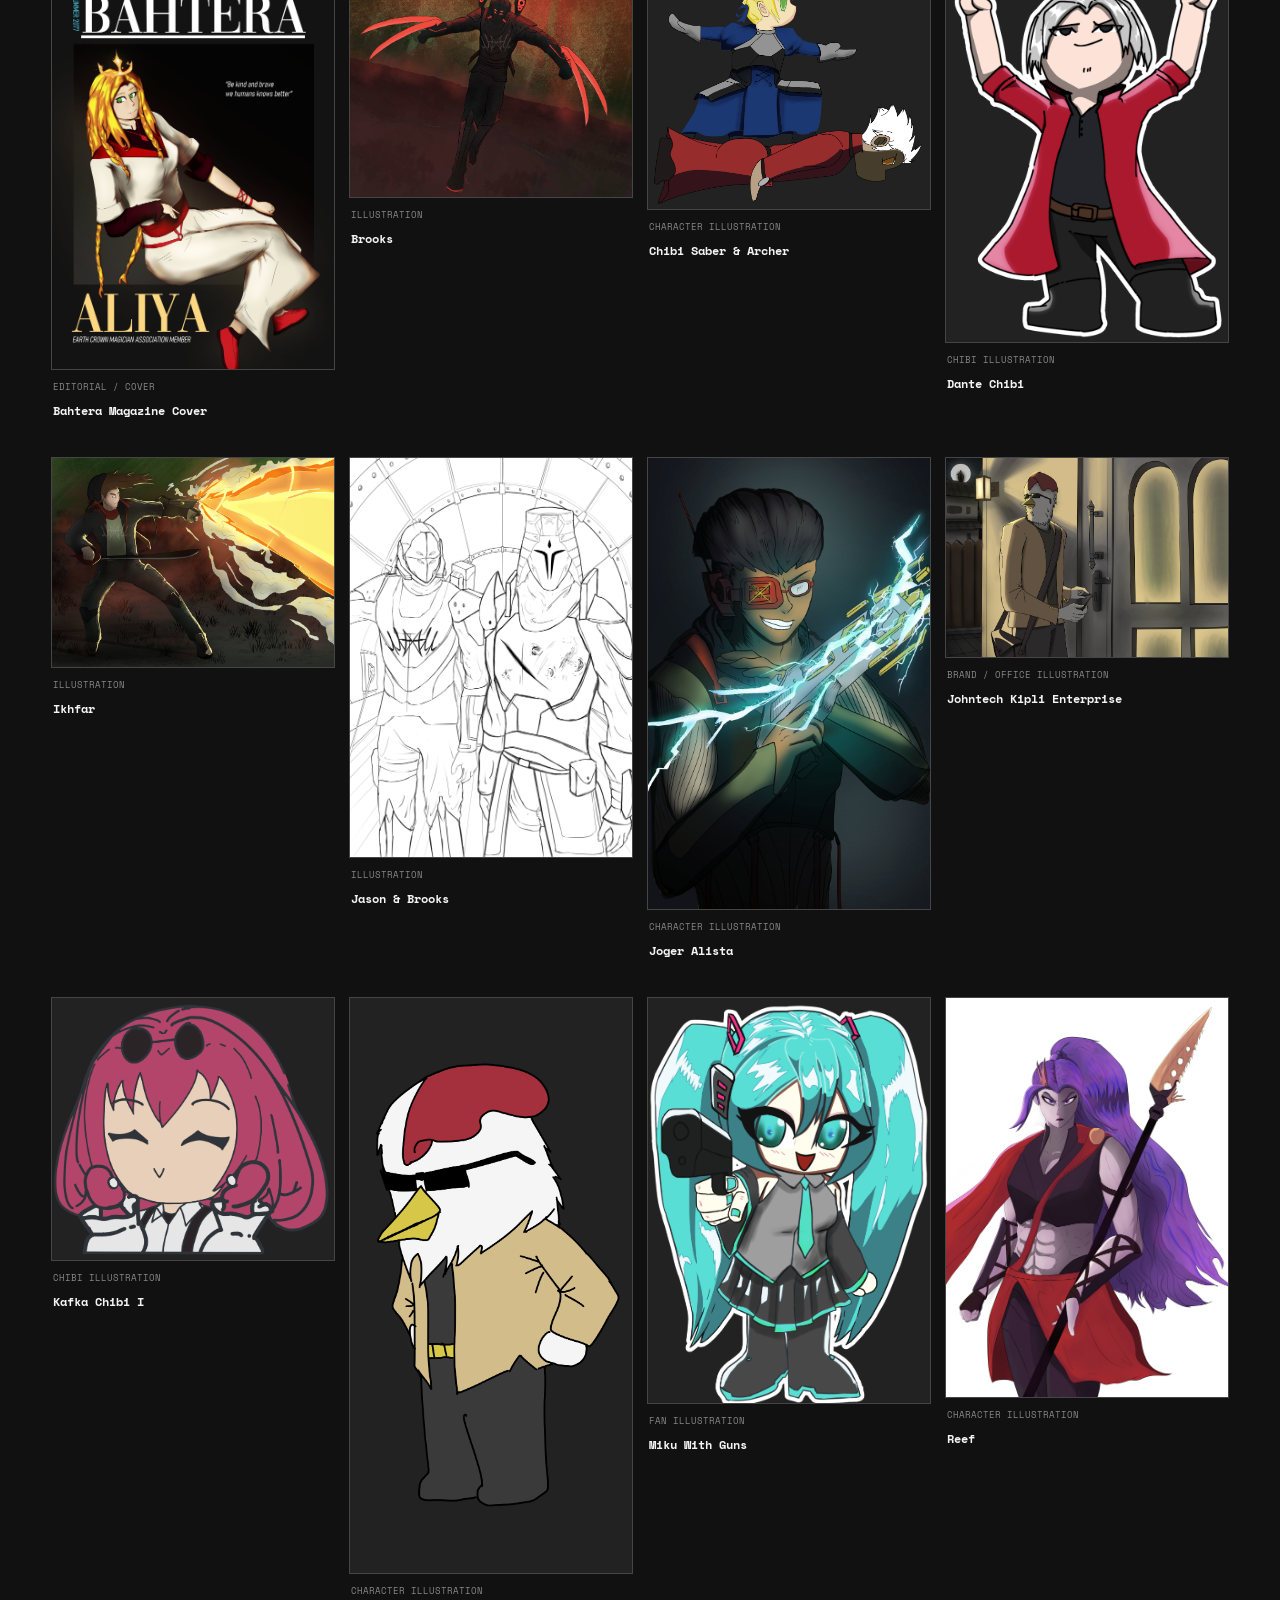
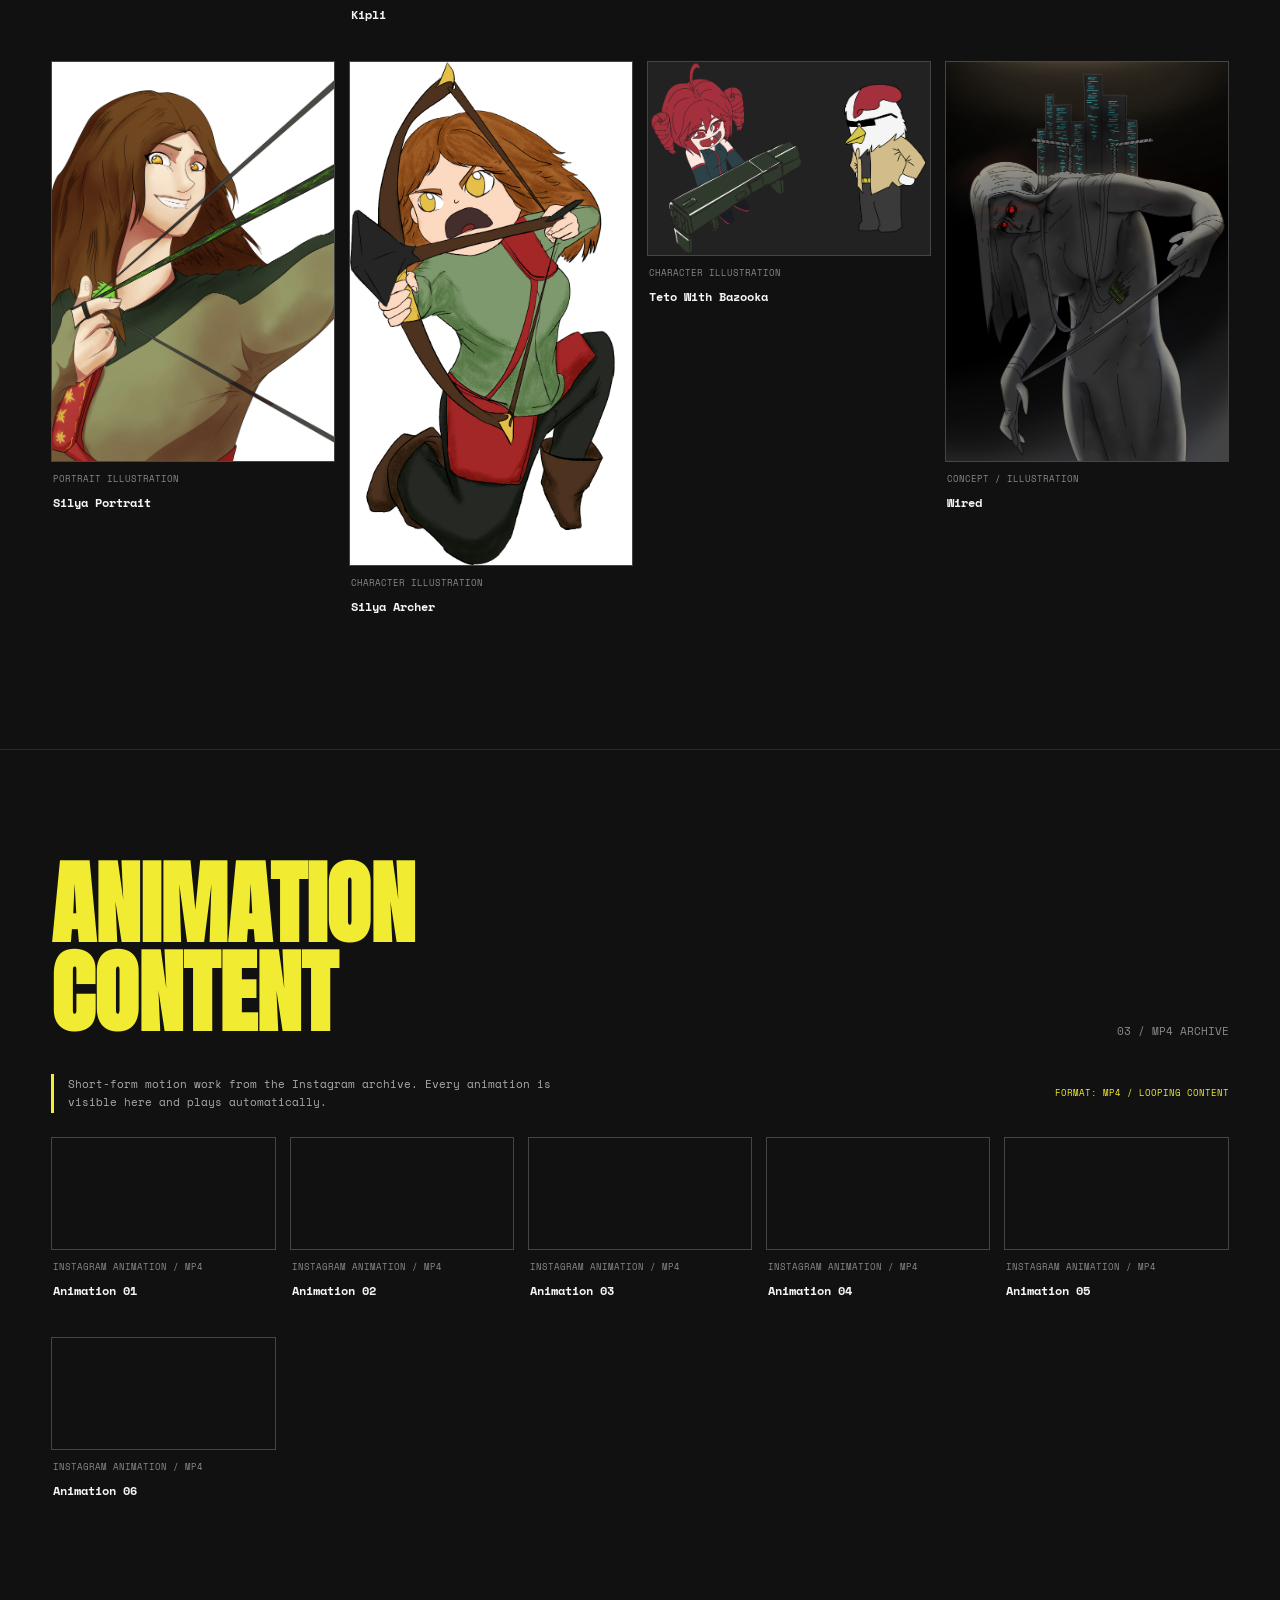
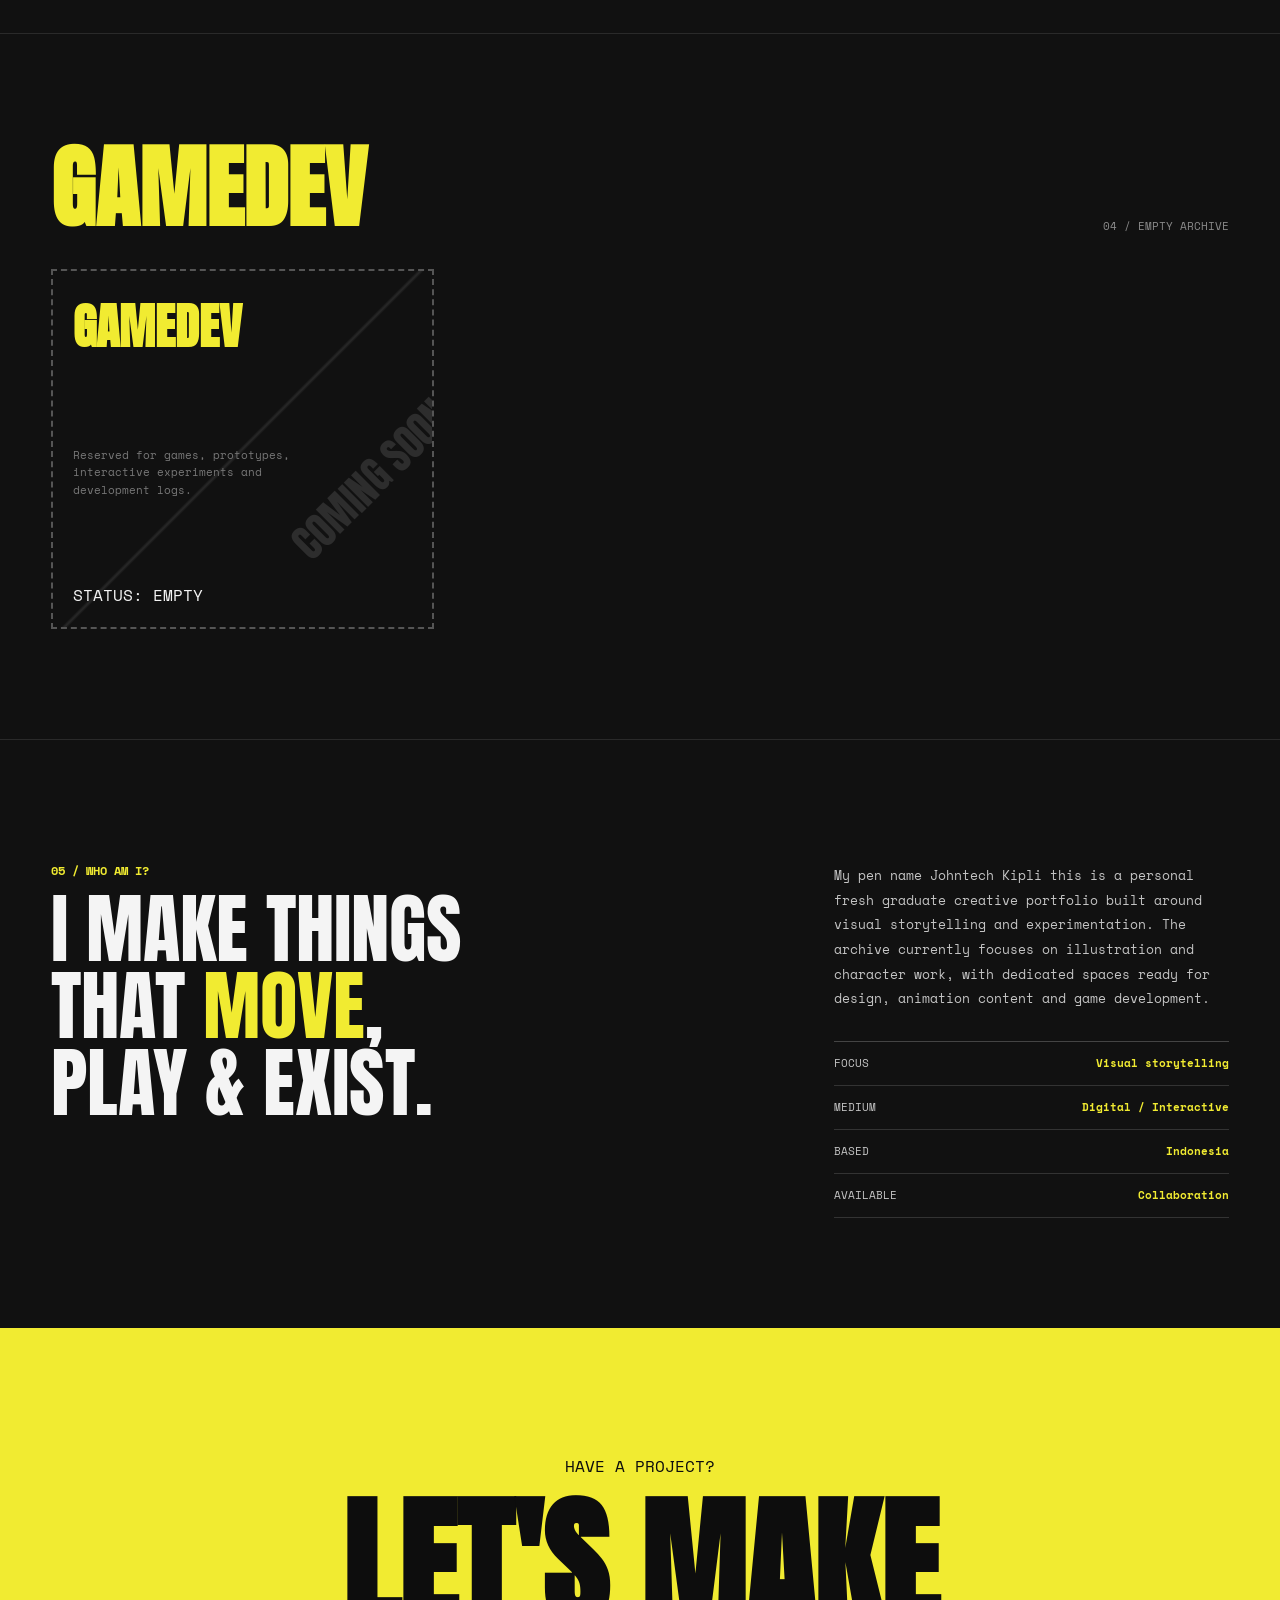
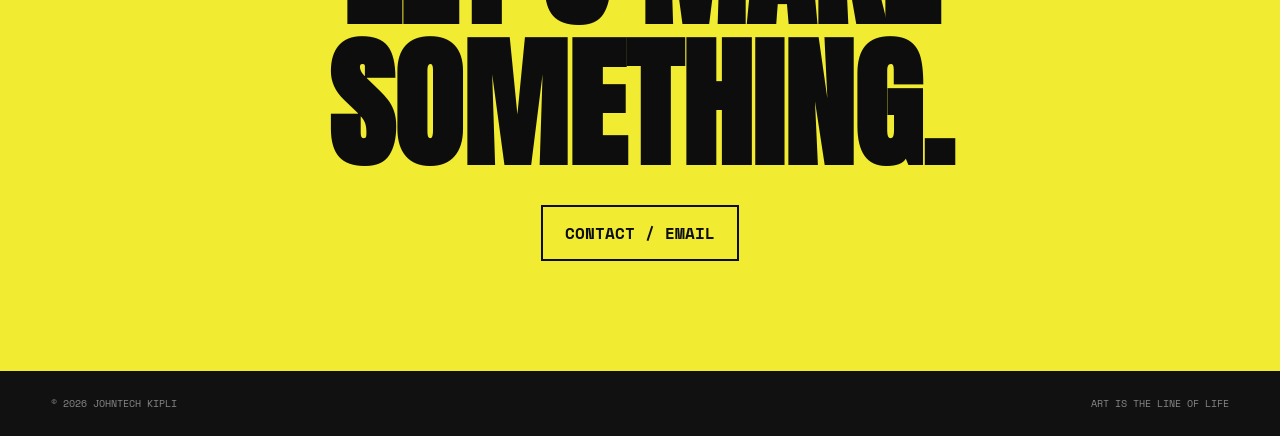
==== commit 4b89dccf: "second" ====
--- a/index.html
+++ b/index.html
@@ -24,7 +24,7 @@
 
 <main id="top">
 
-    <section class="hero"><div class="hero-inner"><div class="logo-wrap"><img src="assets/logo johntech TEXT.png" alt="Johntech Kipli logo"></div>
+    <section class="hero"><div class="hero-inner"><div class="logo-wrap"><img src="assets/Logo Johntech TEXT.png" alt="Johntech Kipli logo"></div>
 
         <div class="hero-copy"><div><div class="kicker">MULTIDISCIPLINARY CREATIVE / PORTFOLIO 2026</div><h1>Art is<br>line of life</h1></div>
 
@@ -35,27 +35,27 @@
     <section class="section" id="animation"><div class="section-inner"><div class="section-head"><h2 class="section-title">GRAPHIC<br>DESIGN</h2><span class="section-index">01 / PRINTABLES ARCHIVE</span></div>
     <div class="animation-intro"><p>Some design graphic work that i have done so far.</p><span>FORMAT: PNG / JPG</span></div>
     <div class="works animation-works">
-        <article class="work-card"><button class="work-image" data-title="King" data-type="Concept / Illustration" data-src="assets/design/1.png" aria-label="Open King"><img src="assets/design/1.png" alt="King" loading="lazy"><span class="corner">VIEW</span></button><div class="work-meta"><span>Concept / Illustration</span><strong>King Sticker Design</strong></div></article>
+        <article class="work-card"><button class="work-image" data-title="King" data-type="Concept / Illustration" data-src="assets/Design/1.png" aria-label="Open King"><img src="assets/Design/1.png" alt="King" loading="lazy"><span class="corner">VIEW</span></button><div class="work-meta"><span>Concept / Illustration</span><strong>King Sticker Design</strong></div></article>
 
-        <article class="work-card"><button class="work-image" data-title="King" data-type="Concept / Illustration" data-src="assets/design/2.png" aria-label="Open King"><img src="assets/design/2.png" alt="King" loading="lazy"><span class="corner">VIEW</span></button><div class="work-meta"><span>Concept / Illustration</span><strong>Electric Sticker Design</strong></div></article>
+        <article class="work-card"><button class="work-image" data-title="King" data-type="Concept / Illustration" data-src="assets/Design/2.png" aria-label="Open King"><img src="assets/Design/2.png" alt="King" loading="lazy"><span class="corner">VIEW</span></button><div class="work-meta"><span>Concept / Illustration</span><strong>Electric Sticker Design</strong></div></article>
 
-        <article class="work-card"><button class="work-image" data-title="King" data-type="Concept / Illustration" data-src="assets/design/3.png" aria-label="Open King"><img src="assets/design/3.png" alt="King" loading="lazy"><span class="corner">VIEW</span></button><div class="work-meta"><span>Concept / Illustration</span><strong>Malas Sticker Design</strong></div></article>
+        <article class="work-card"><button class="work-image" data-title="King" data-type="Concept / Illustration" data-src="assets/Design/3.png" aria-label="Open King"><img src="assets/Design/3.png" alt="King" loading="lazy"><span class="corner">VIEW</span></button><div class="work-meta"><span>Concept / Illustration</span><strong>Malas Sticker Design</strong></div></article>
 
-        <article class="work-card"><button class="work-image" data-title="King" data-type="Concept / Illustration" data-src="assets/design/4.png" aria-label="Open King"><img src="assets/design/4.png" alt="King" loading="lazy"><span class="corner">VIEW</span></button><div class="work-meta"><span>Concept / Illustration</span><strong>Athena Sticker Design</strong></div></article>
+        <article class="work-card"><button class="work-image" data-title="King" data-type="Concept / Illustration" data-src="assets/Design/4.png" aria-label="Open King"><img src="assets/Design/4.png" alt="King" loading="lazy"><span class="corner">VIEW</span></button><div class="work-meta"><span>Concept / Illustration</span><strong>Athena Sticker Design</strong></div></article>
 
-        <article class="work-card"><button class="work-image" data-title="King" data-type="Concept / Illustration" data-src="assets/design/5.jpg" aria-label="Open King"><img src="assets/design/5.jpg" alt="King" loading="lazy"><span class="corner">VIEW</span></button><div class="work-meta"><span>Concept / Illustration</span><strong>Hari Buku Sedunia Poster Design</strong></div></article>
+        <article class="work-card"><button class="work-image" data-title="King" data-type="Concept / Illustration" data-src="assets/Design/5.jpg" aria-label="Open King"><img src="assets/Design/5.jpg" alt="King" loading="lazy"><span class="corner">VIEW</span></button><div class="work-meta"><span>Concept / Illustration</span><strong>Hari Buku Sedunia Poster Design</strong></div></article>
 
-        <article class="work-card"><button class="work-image" data-title="King" data-type="Concept / Illustration" data-src="assets/design/6.jpg" aria-label="Open King"><img src="assets/design/6.jpg" alt="King" loading="lazy"><span class="corner">VIEW</span></button><div class="work-meta"><span>Concept / Illustration</span><strong>Gamilan Sticker Poster Design</strong></div></article>
+        <article class="work-card"><button class="work-image" data-title="King" data-type="Concept / Illustration" data-src="assets/Design/6.jpg" aria-label="Open King"><img src="assets/Design/6.jpg" alt="King" loading="lazy"><span class="corner">VIEW</span></button><div class="work-meta"><span>Concept / Illustration</span><strong>Gamilan Sticker Poster Design</strong></div></article>
 
-        <article class="work-card"><button class="work-image" data-title="King" data-type="Concept / Illustration" data-src="assets/design/7.jpg" aria-label="Open King"><img src="assets/design/7.jpg" alt="King" loading="lazy"><span class="corner">VIEW</span></button><div class="work-meta"><span>Concept / Illustration</span><strong>Trigonometri Poster Design</strong></div></article>
+        <article class="work-card"><button class="work-image" data-title="King" data-type="Concept / Illustration" data-src="assets/Design/7.jpg" aria-label="Open King"><img src="assets/Design/7.jpg" alt="King" loading="lazy"><span class="corner">VIEW</span></button><div class="work-meta"><span>Concept / Illustration</span><strong>Trigonometri Poster Design</strong></div></article>
 
-        <article class="work-card"><button class="work-image" data-title="King" data-type="Concept / Illustration" data-src="assets/design/8.png" aria-label="Open King"><img src="assets/design/8.png" alt="King" loading="lazy"><span class="corner">VIEW</span></button><div class="work-meta"><span>Concept / Illustration</span><strong>Sticker Sheet</strong></div></article>
+        <article class="work-card"><button class="work-image" data-title="King" data-type="Concept / Illustration" data-src="assets/Design/8.png" aria-label="Open King"><img src="assets/Design/8.png" alt="King" loading="lazy"><span class="corner">VIEW</span></button><div class="work-meta"><span>Concept / Illustration</span><strong>Sticker Sheet</strong></div></article>
 
-        <article class="work-card"><button class="work-image" data-title="King" data-type="Concept / Illustration" data-src="assets/design/9.png" aria-label="Open King"><img src="assets/design/9.png" alt="King" loading="lazy"><span class="corner">VIEW</span></button><div class="work-meta"><span>Concept / Illustration</span><strong>Sticker Sheet</strong></div></article>
+        <article class="work-card"><button class="work-image" data-title="King" data-type="Concept / Illustration" data-src="assets/Design/9.png" aria-label="Open King"><img src="assets/Design/9.png" alt="King" loading="lazy"><span class="corner">VIEW</span></button><div class="work-meta"><span>Concept / Illustration</span><strong>Sticker Sheet</strong></div></article>
 
-        <article class="work-card"><button class="work-image" data-title="King" data-type="Concept / Illustration" data-src="assets/design/10.jpg" aria-label="Open King"><img src="assets/design/10.jpg" alt="King" loading="lazy"><span class="corner">VIEW</span></button><div class="work-meta"><span>Concept / Illustration</span><strong>Asian Games PosterDesign</strong></div></article>
+        <article class="work-card"><button class="work-image" data-title="King" data-type="Concept / Illustration" data-src="assets/Design/10.jpg" aria-label="Open King"><img src="assets/Design/10.jpg" alt="King" loading="lazy"><span class="corner">VIEW</span></button><div class="work-meta"><span>Concept / Illustration</span><strong>Asian Games PosterDesign</strong></div></article>
 
-        <article class="work-card"><button class="work-image" data-title="King" data-type="Concept / Illustration" data-src="assets/design/11.png" aria-label="Open King"><img src="assets/design/11.png" alt="King" loading="lazy"><span class="corner">VIEW</span></button><div class="work-meta"><span>Concept / Illustration</span><strong>Ghost Sticker Design</strong></div></article>
+        <article class="work-card"><button class="work-image" data-title="King" data-type="Concept / Illustration" data-src="assets/Design/11.png" aria-label="Open King"><img src="assets/Design/11.png" alt="King" loading="lazy"><span class="corner">VIEW</span></button><div class="work-meta"><span>Concept / Illustration</span><strong>Ghost Sticker Design</strong></div></article>
 </section>
 
     <section class="section" id="artworks"><div class="section-inner"><div class="section-head"><h2 class="section-title">ARTWORKS</h2><span class="section-index">02 / SELECTED ILLUSTRATION WORKS</span>
@@ -68,7 +68,7 @@
 
         <article class="work-card"><button class="work-image" data-title="Angela Lobotomy Chibi" data-type="Chibi Illustration" data-src="assets/angela lobotomy chibi.png" aria-label="Open Angela Lobotomy Chibi"><img src="assets/angela lobotomy chibi.png" alt="Angela Lobotomy Chibi" loading="lazy"><span class="corner">VIEW</span></button><div class="work-meta"><span>Chibi Illustration</span><strong>Angela Lobotomy Chibi</strong></div></article>
 
-        <article class="work-card"><button class="work-image" data-title="Bahtera Magazine Cover" data-type="Editorial / Cover" data-src="assets/bahtera magazine cover.png" aria-label="Open Bahtera Magazine Cover"><img src="assets/bahtera magazine cover.png" alt="Bahtera Magazine Cover" loading="lazy"><span class="corner">VIEW</span></button><div class="work-meta"><span>Editorial / Cover</span><strong>Bahtera Magazine Cover</strong></div></article>
+        <article class="work-card"><button class="work-image" data-title="Bahtera Magazine Cover" data-type="Editorial / Cover" data-src="assets/Bahtera Magazine cover.png" aria-label="Open Bahtera Magazine Cover"><img src="assets/Bahtera Magazine cover.png" alt="Bahtera Magazine Cover" loading="lazy"><span class="corner">VIEW</span></button><div class="work-meta"><span>Editorial / Cover</span><strong>Bahtera Magazine Cover</strong></div></article>
 
         <article class="work-card"><button class="work-image" data-title="Brooks" data-type="Illustration" data-src="assets/Brooks (Illustrasi).jpg" aria-label="Open Brooks"><img src="assets/Brooks (Illustrasi).jpg" alt="Brooks" loading="lazy"><span class="corner">VIEW</span></button><div class="work-meta"><span>Illustration</span><strong>Brooks</strong></div></article>
 
@@ -76,7 +76,7 @@
 
         <article class="work-card"><button class="work-image" data-title="Dante Chibi" data-type="Chibi Illustration" data-src="assets/dante chibi.png" aria-label="Open Dante Chibi"><img src="assets/dante chibi.png" alt="Dante Chibi" loading="lazy"><span class="corner">VIEW</span></button><div class="work-meta"><span>Chibi Illustration</span><strong>Dante Chibi</strong></div></article>
 
-        <article class="work-card"><button class="work-image" data-title="Ikhfar" data-type="Illustration" data-src="assets/ikhfar.jpg" aria-label="Open Ikhfar"><img src="assets/ikhfar.jpg" alt="Ikhfar" loading="lazy"><span class="corner">VIEW</span></button><div class="work-meta"><span>Illustration</span><strong>Ikhfar</strong></div></article>
+        <article class="work-card"><button class="work-image" data-title="Ikhfar" data-type="Illustration" data-src="assets/Ikhfar.jpg" aria-label="Open Ikhfar"><img src="assets/Ikhfar.jpg" alt="Ikhfar" loading="lazy"><span class="corner">VIEW</span></button><div class="work-meta"><span>Illustration</span><strong>Ikhfar</strong></div></article>
 
         <article class="work-card"><button class="work-image" data-title="Jason & Brooks" data-type="Illustration" data-src="assets/Jason and Brooks.png" aria-label="Open Jason & Brooks"><img src="assets/Jason and Brooks.png" alt="Jason & Brooks" loading="lazy"><span class="corner">VIEW</span></button><div class="work-meta"><span>Illustration</span><strong>Jason & Brooks</strong></div></article>
 
@@ -90,9 +90,9 @@
 
         <article class="work-card"><button class="work-image" data-title="Miku With Guns" data-type="Fan Illustration" data-src="assets/miku with guns.png" aria-label="Open Miku With Guns"><img src="assets/miku with guns.png" alt="Miku With Guns" loading="lazy"><span class="corner">VIEW</span></button><div class="work-meta"><span>Fan Illustration</span><strong>Miku With Guns</strong></div></article>
 
-        <article class="work-card"><button class="work-image" data-title="Reef" data-type="Character Illustration" data-src="assets/reef.jpg" aria-label="Open Reef"><img src="assets/reef.jpg" alt="Reef" loading="lazy"><span class="corner">VIEW</span></button><div class="work-meta"><span>Character Illustration</span><strong>Reef</strong></div></article>
+        <article class="work-card"><button class="work-image" data-title="Reef" data-type="Character Illustration" data-src="assets/Reef.jpg" aria-label="Open Reef"><img src="assets/Reef.jpg" alt="Reef" loading="lazy"><span class="corner">VIEW</span></button><div class="work-meta"><span>Character Illustration</span><strong>Reef</strong></div></article>
 
-        <article class="work-card"><button class="work-image" data-title="Silya Portrait" data-type="Portrait Illustration" data-src="assets/silya portrait.jpg" aria-label="Open Silya Portrait"><img src="assets/silya portrait.jpg" alt="Silya Portrait" loading="lazy"><span class="corner">VIEW</span></button><div class="work-meta"><span>Portrait Illustration</span><strong>Silya Portrait</strong></div></article>
+        <article class="work-card"><button class="work-image" data-title="Silya Portrait" data-type="Portrait Illustration" data-src="assets/Silya portrait.jpg" aria-label="Open Silya Portrait"><img src="assets/Silya portrait.jpg" alt="Silya Portrait" loading="lazy"><span class="corner">VIEW</span></button><div class="work-meta"><span>Portrait Illustration</span><strong>Silya Portrait</strong></div></article>
 
         <article class="work-card"><button class="work-image" data-title="Silya Archer" data-type="Character Illustration" data-src="assets/sylya archer.jpg" aria-label="Open Silya Archer"><img src="assets/sylya archer.jpg" alt="Silya Archer" loading="lazy"><span class="corner">VIEW</span></button><div class="work-meta"><span>Character Illustration</span><strong>Silya Archer</strong></div></article>
 
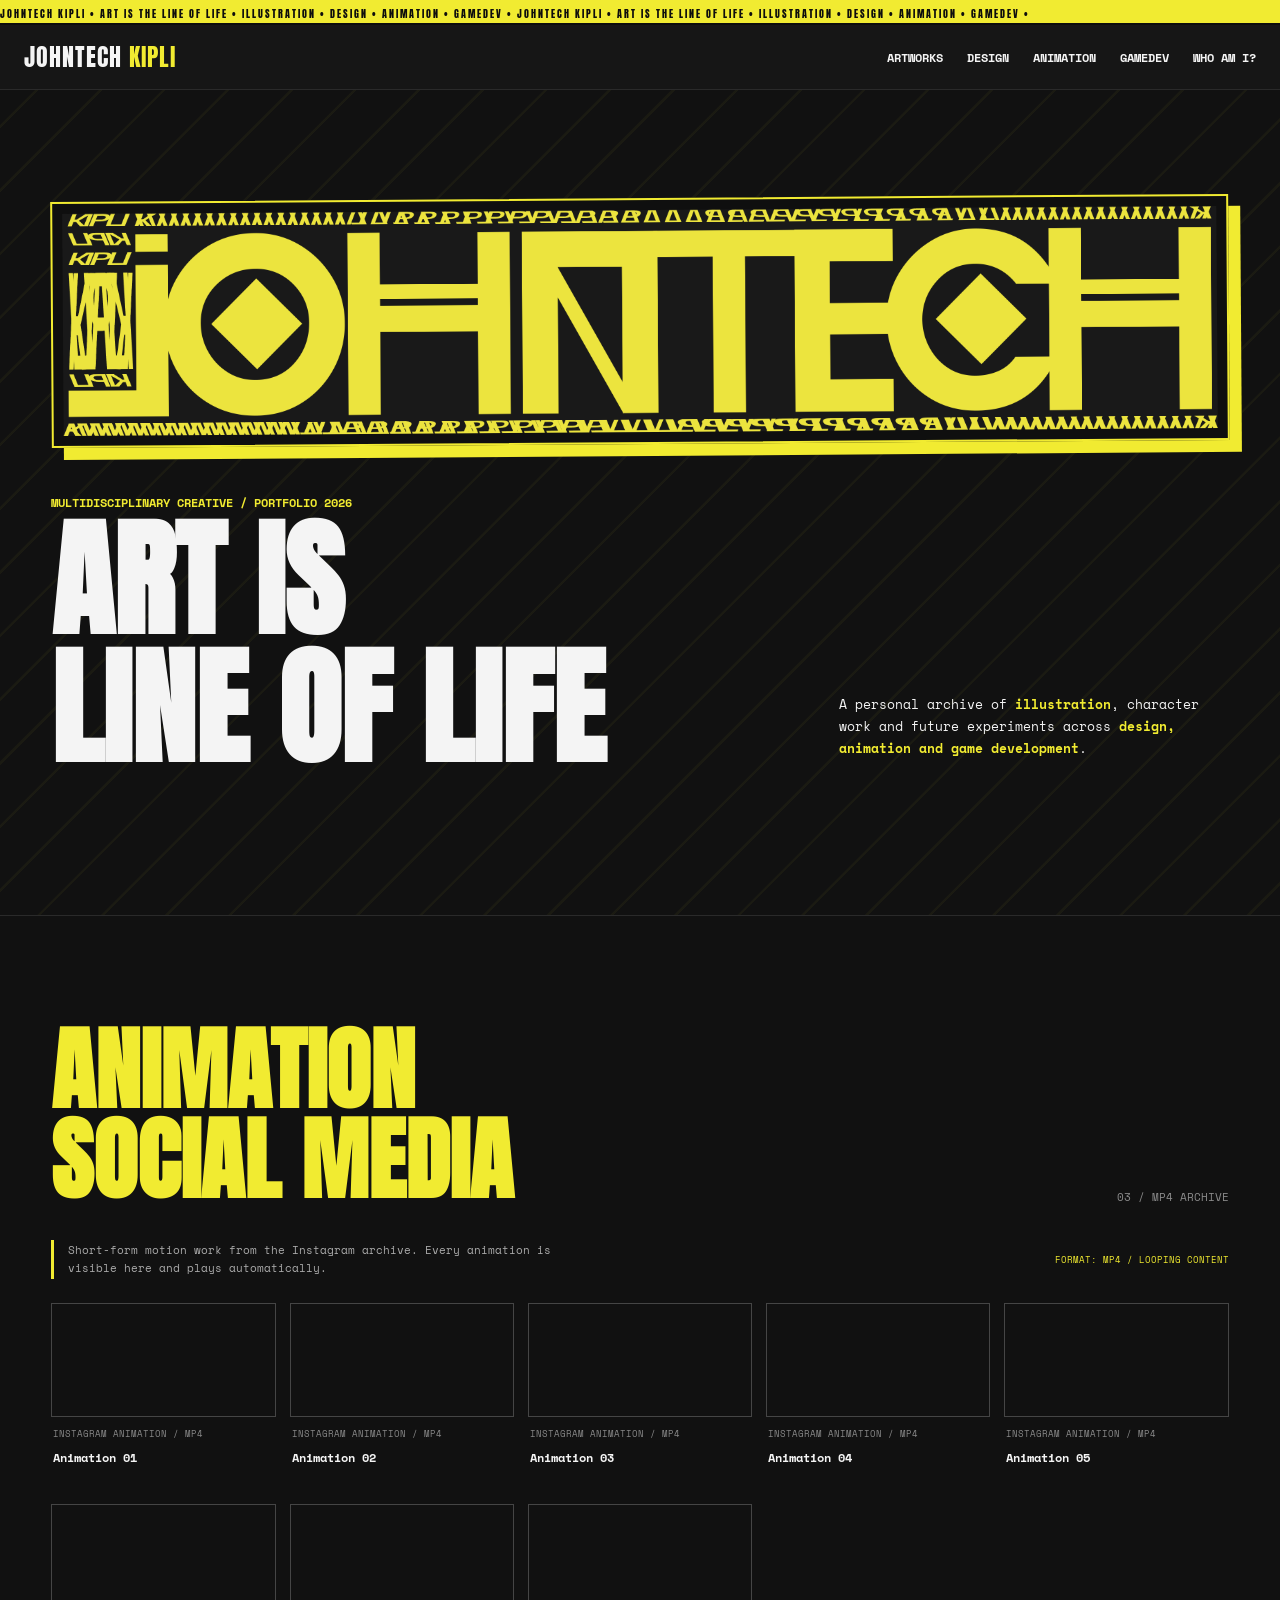
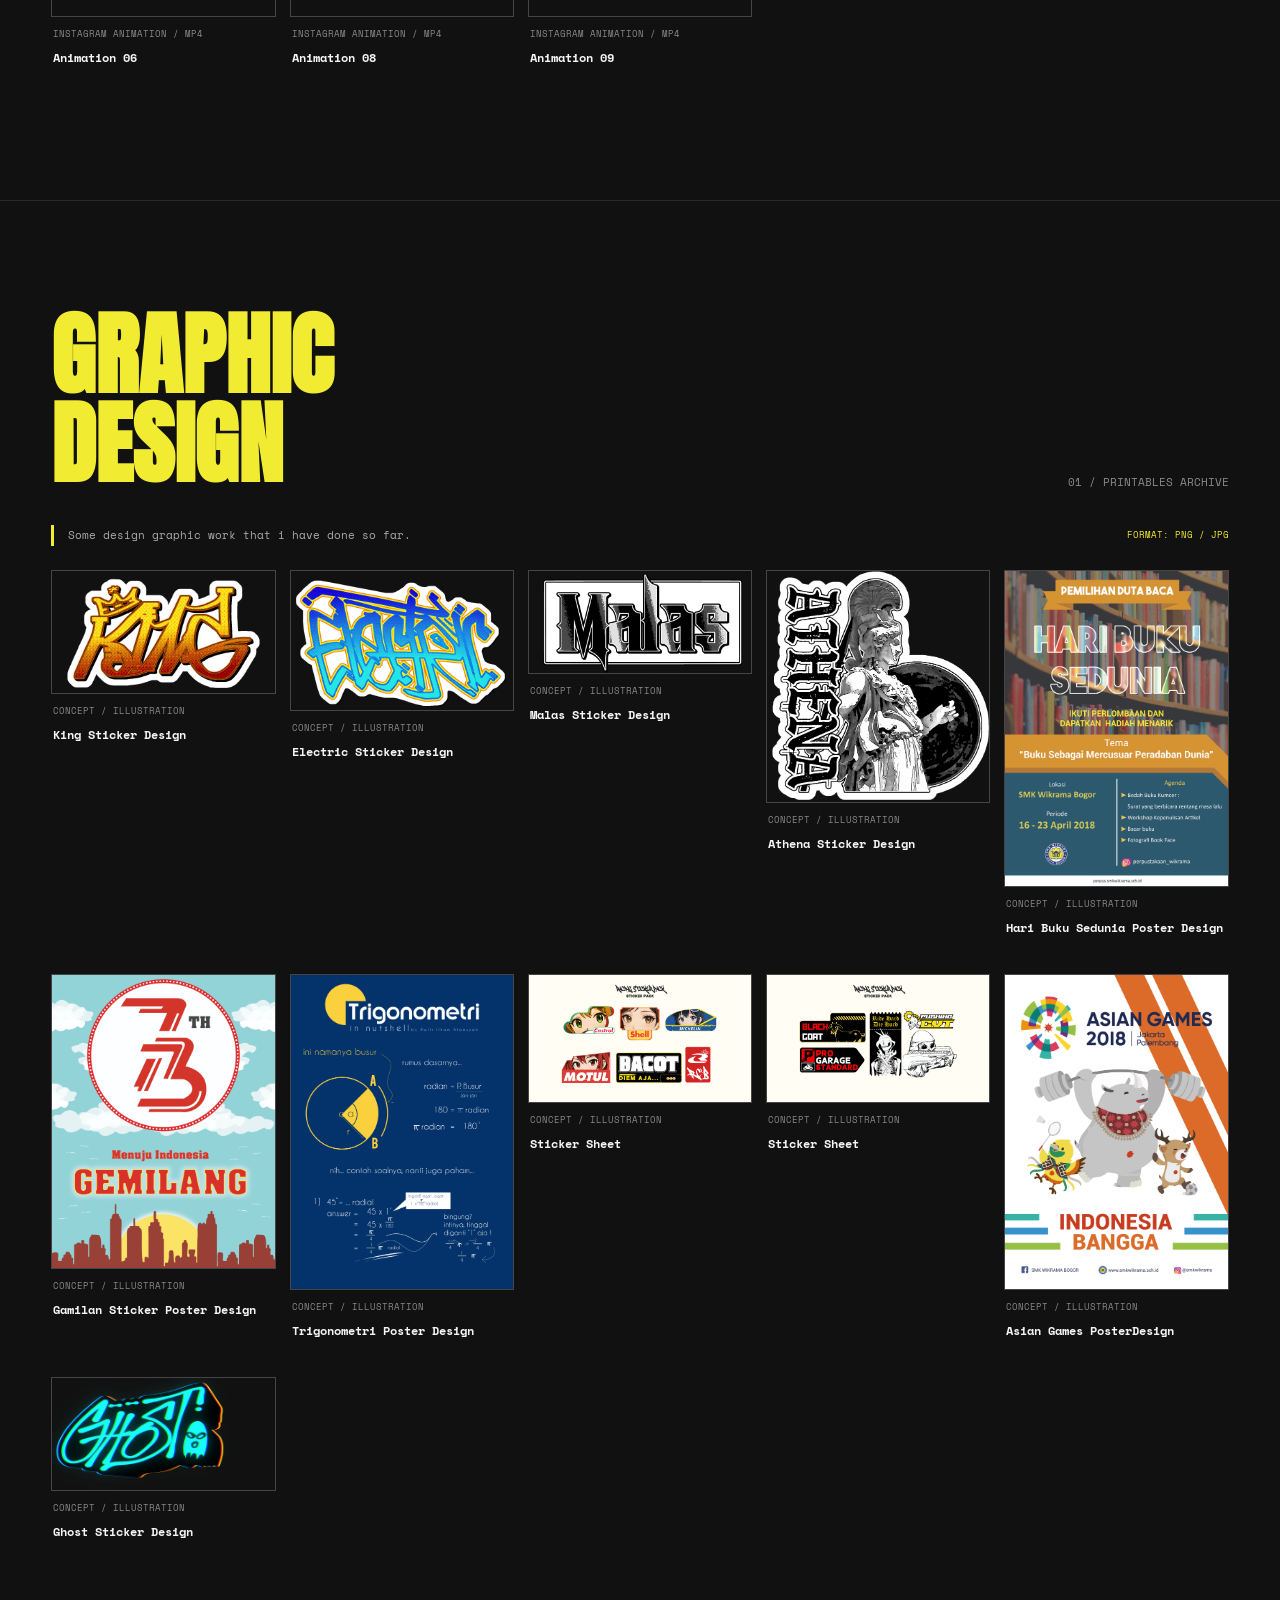
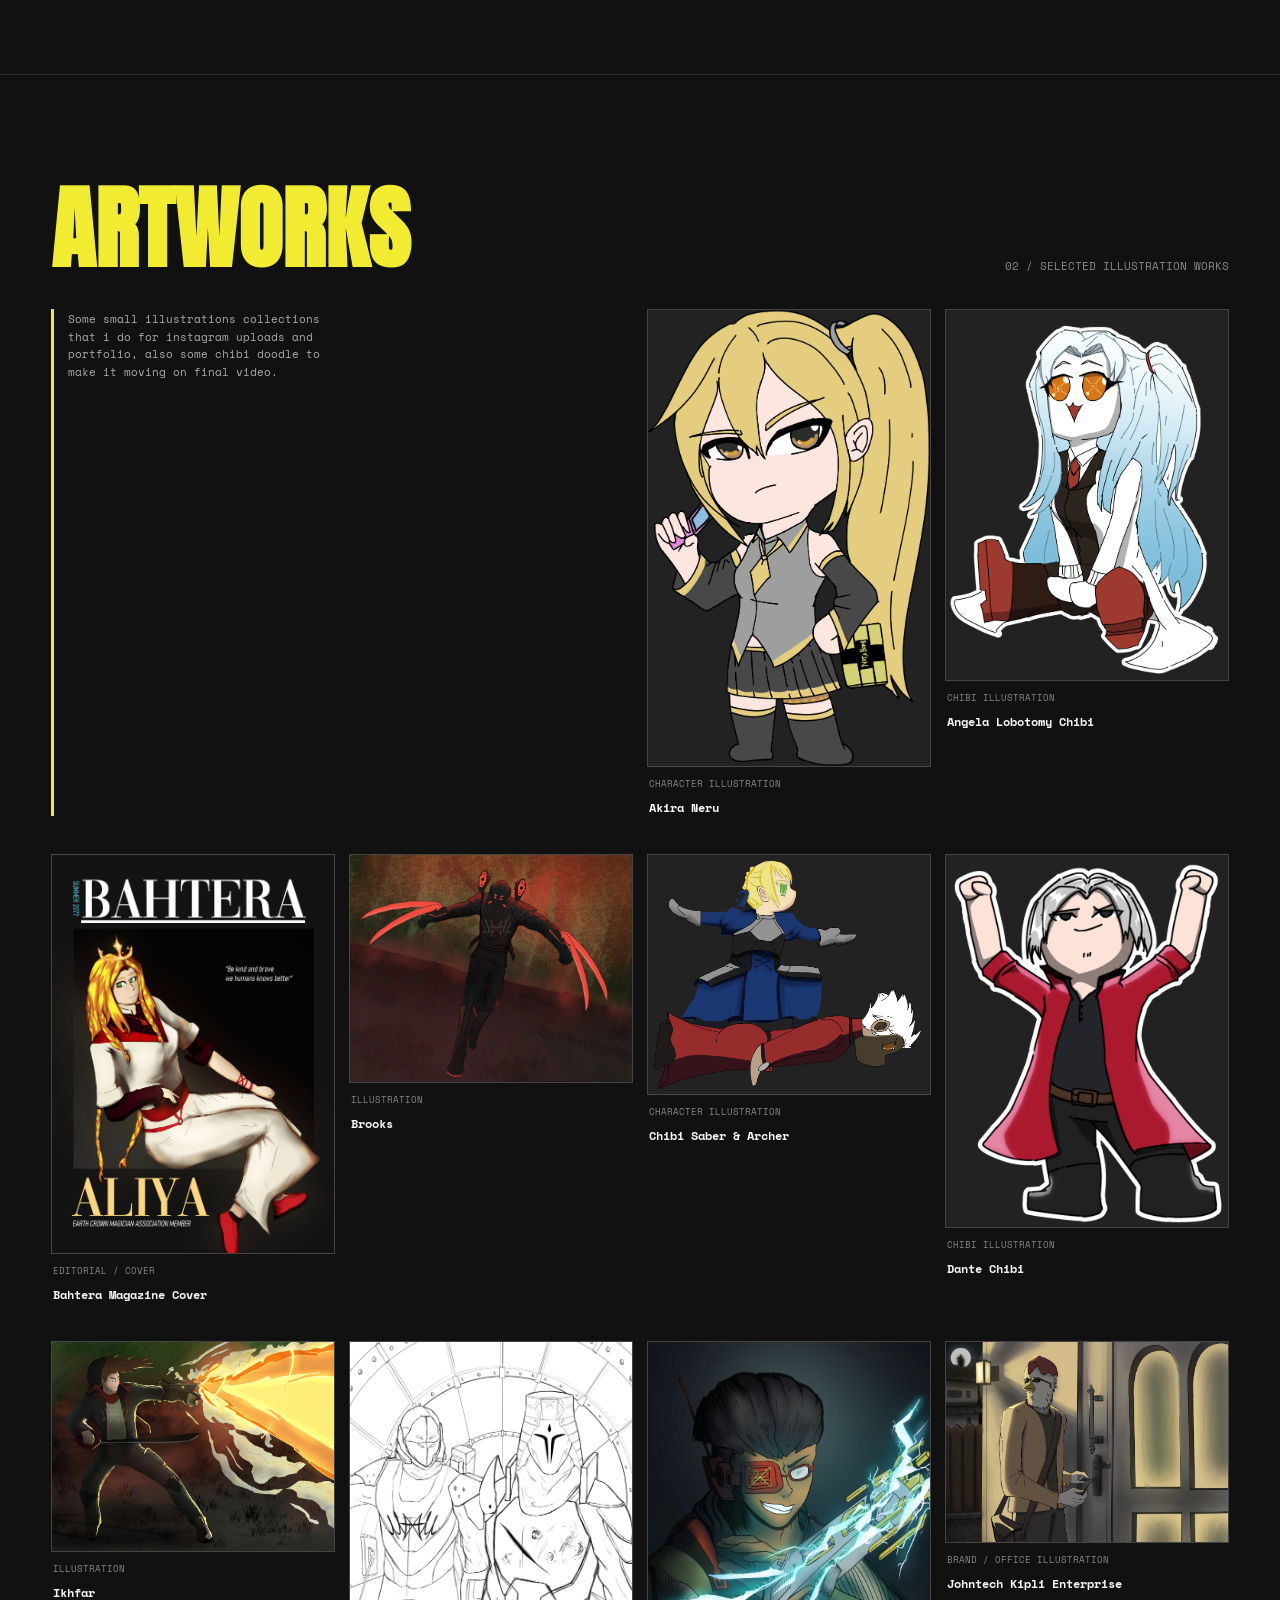
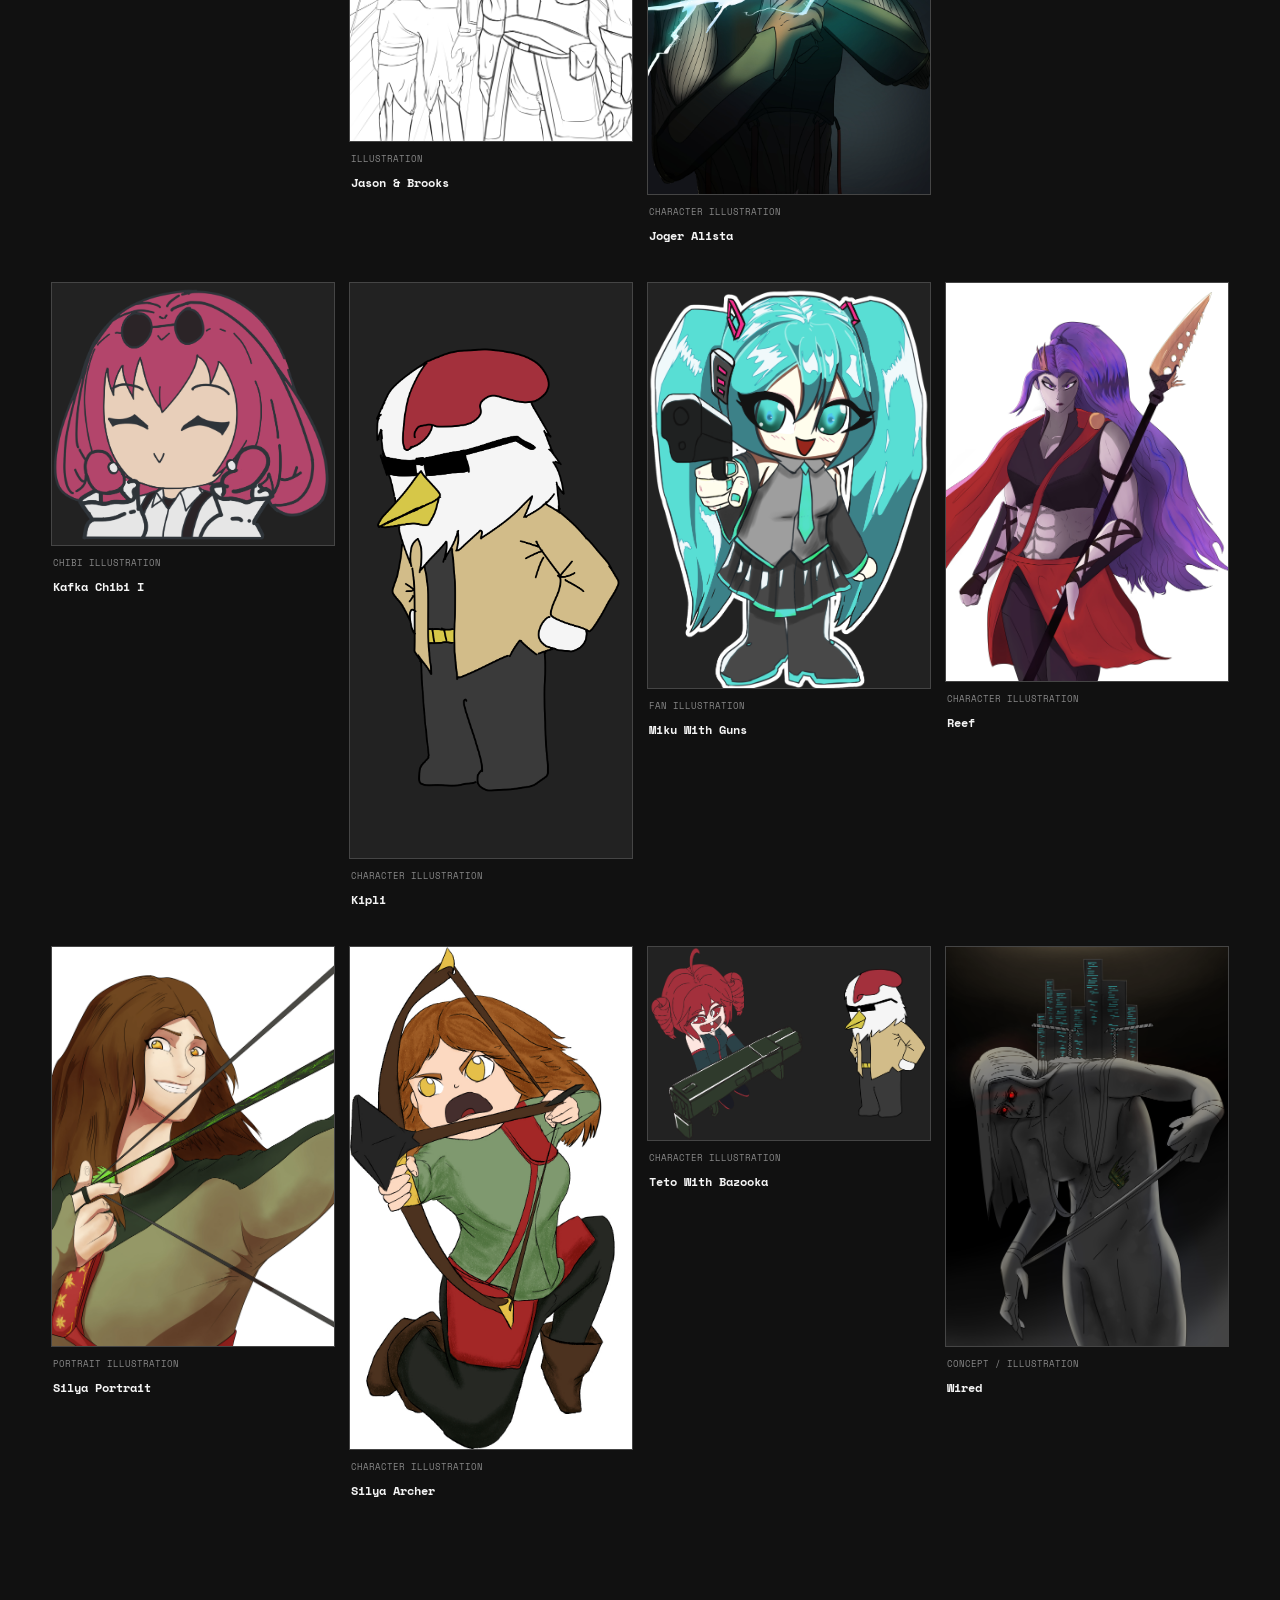
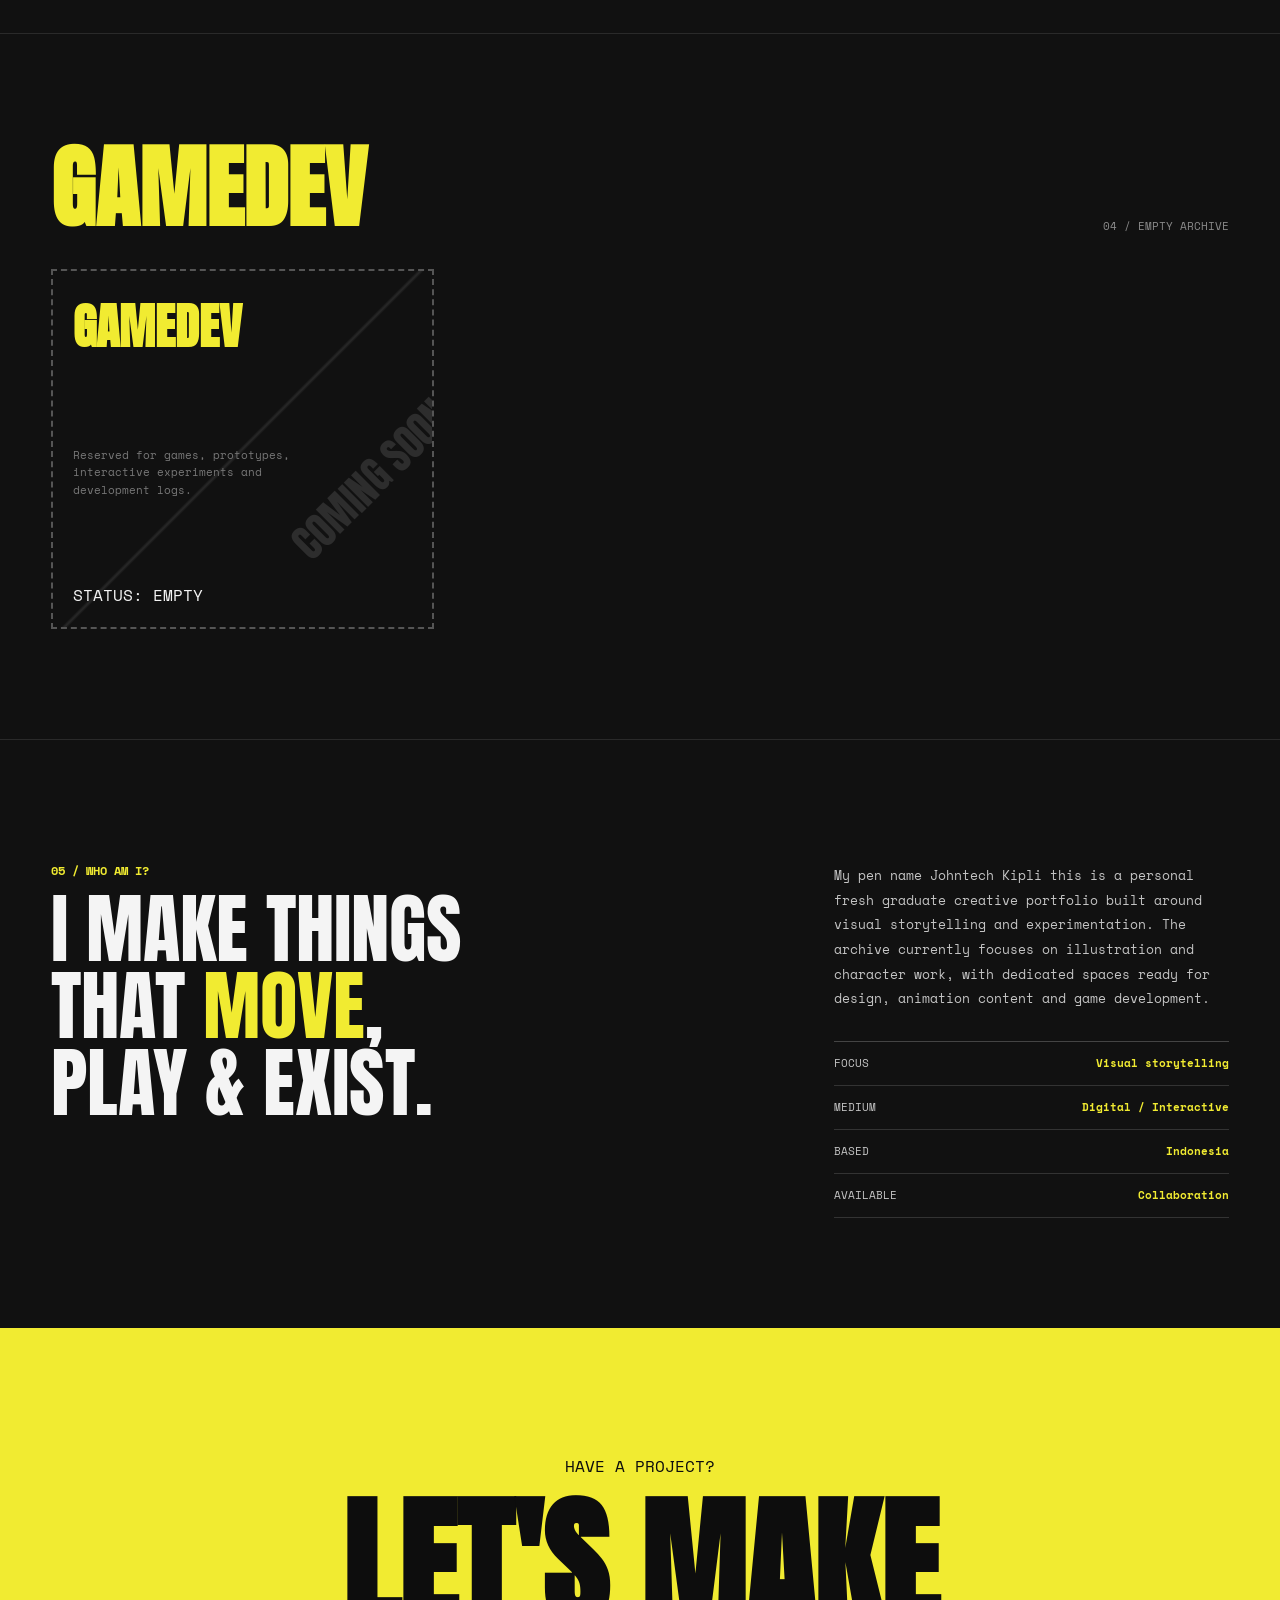
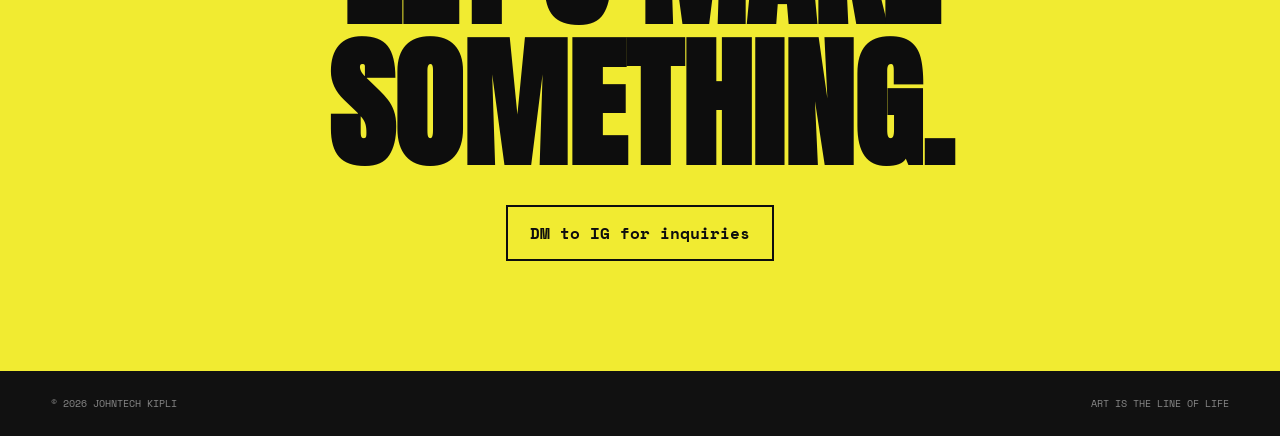
==== commit cf02ea7e: "1 1" ====
--- a/index.html
+++ b/index.html
@@ -32,6 +32,30 @@
 
     </section>
 
+
+<section class="section" id="animation"><div class="section-inner"><div class="section-head"><h2 class="section-title">ANIMATION<br>SOCIAL MEDIA</h2><span class="section-index">03 / MP4 ARCHIVE</span></div>
+    <div class="animation-intro"><p>Short-form motion work from the Instagram archive. Every animation is visible here and plays automatically.</p><span>FORMAT: MP4 / LOOPING CONTENT</span></div>
+    <div class="works animation-works">
+        <article class="work-card"><div class="work-image"><video src="assets/animation/1.mp4" aria-label="Animation 01" autoplay muted loop playsinline></video><span class="corner">PLAYING</span></div><div class="work-meta"><span>Instagram Animation / MP4</span><strong>Animation 01</strong></div></article>
+
+        <article class="work-card"><div class="work-image"><video src="assets/animation/10.mp4" aria-label="Animation 10" autoplay muted loop playsinline></video><span class="corner">PLAYING</span></div><div class="work-meta"><span>Instagram Animation / MP4</span><strong>Animation 02</strong></div></article>
+
+        <article class="work-card"><div class="work-image"><video src="assets/animation/3.mp4" aria-label="Animation 03" autoplay muted loop playsinline></video><span class="corner">PLAYING</span></div><div class="work-meta"><span>Instagram Animation / MP4</span><strong>Animation 03</strong></div></article>
+
+        <article class="work-card"><div class="work-image"><video src="assets/animation/4.mp4" aria-label="Animation 04" autoplay muted loop playsinline></video><span class="corner">PLAYING</span></div><div class="work-meta"><span>Instagram Animation / MP4</span><strong>Animation 04</strong></div></article>
+
+        <article class="work-card"><div class="work-image"><video src="assets/animation/11.mp4" aria-label="Animation 11" autoplay muted loop playsinline></video><span class="corner">PLAYING</span></div><div class="work-meta"><span>Instagram Animation / MP4</span><strong>Animation 05</strong></div></article>
+
+        <article class="work-card"><div class="work-image"><video src="assets/animation/6.mp4" aria-label="Animation 06" autoplay muted loop playsinline></video><span class="corner">PLAYING</span></div><div class="work-meta"><span>Instagram Animation / MP4</span><strong>Animation 06</strong></div></article>
+
+        <article class="work-card"><div class="work-image"><video src="assets/animation/2.mp4" aria-label="Animation 02" autoplay muted loop playsinline></video><span class="corner">PLAYING</span></div><div class="work-meta"><span>Instagram Animation / MP4</span><strong>Animation 08</strong></div></article>
+
+        <article class="work-card"><div class="work-image"><video src="assets/animation/5.mp4" aria-label="Animation 05" autoplay muted loop playsinline></video><span class="corner">PLAYING</span></div><div class="work-meta"><span>Instagram Animation / MP4</span><strong>Animation 09</strong></div></article>
+
+    </div>
+</div>
+
+</section>
     <section class="section" id="animation"><div class="section-inner"><div class="section-head"><h2 class="section-title">GRAPHIC<br>DESIGN</h2><span class="section-index">01 / PRINTABLES ARCHIVE</span></div>
     <div class="animation-intro"><p>Some design graphic work that i have done so far.</p><span>FORMAT: PNG / JPG</span></div>
     <div class="works animation-works">
@@ -104,26 +128,6 @@
 
 </section>
 
-<section class="section" id="animation"><div class="section-inner"><div class="section-head"><h2 class="section-title">ANIMATION<br>CONTENT</h2><span class="section-index">03 / MP4 ARCHIVE</span></div>
-    <div class="animation-intro"><p>Short-form motion work from the Instagram archive. Every animation is visible here and plays automatically.</p><span>FORMAT: MP4 / LOOPING CONTENT</span></div>
-    <div class="works animation-works">
-        <article class="work-card"><div class="work-image"><video src="assets/animation/1.mp4" aria-label="Animation 01" autoplay muted loop playsinline></video><span class="corner">PLAYING</span></div><div class="work-meta"><span>Instagram Animation / MP4</span><strong>Animation 01</strong></div></article>
-
-        <article class="work-card"><div class="work-image"><video src="assets/animation/2.mp4" aria-label="Animation 02" autoplay muted loop playsinline></video><span class="corner">PLAYING</span></div><div class="work-meta"><span>Instagram Animation / MP4</span><strong>Animation 02</strong></div></article>
-
-        <article class="work-card"><div class="work-image"><video src="assets/animation/3.mp4" aria-label="Animation 03" autoplay muted loop playsinline></video><span class="corner">PLAYING</span></div><div class="work-meta"><span>Instagram Animation / MP4</span><strong>Animation 03</strong></div></article>
-
-        <article class="work-card"><div class="work-image"><video src="assets/animation/4.mp4" aria-label="Animation 04" autoplay muted loop playsinline></video><span class="corner">PLAYING</span></div><div class="work-meta"><span>Instagram Animation / MP4</span><strong>Animation 04</strong></div></article>
-
-        <article class="work-card"><div class="work-image"><video src="assets/animation/5.mp4" aria-label="Animation 05" autoplay muted loop playsinline></video><span class="corner">PLAYING</span></div><div class="work-meta"><span>Instagram Animation / MP4</span><strong>Animation 05</strong></div></article>
-
-        <article class="work-card"><div class="work-image"><video src="assets/animation/6.mp4" aria-label="Animation 06" autoplay muted loop playsinline></video><span class="corner">PLAYING</span></div><div class="work-meta"><span>Instagram Animation / MP4</span><strong>Animation 06</strong></div></article>
-        
-    </div>
-</div>
-
-</section>
-
 <section class="section" id="gamedev"><div class="section-inner"><div class="section-head"><h2 class="section-title">GAMEDEV</h2><span class="section-index">04 / EMPTY ARCHIVE</span></div><div class="empty-grid"><div class="empty-panel"><h3>GAMEDEV</h3><p>Reserved for games, prototypes, interactive experiments and development logs.</p><span>STATUS: EMPTY</span></div></div></div>
 
 </section>
@@ -145,7 +149,7 @@
 
 </section>
 
-<section class="contact"><p>HAVE A PROJECT?</p><h2>LET'S MAKE<br>SOMETHING.</h2><a href="mailto:rafliilham234@gmailcom">CONTACT / EMAIL</a>
+<section class="contact"><p>HAVE A PROJECT?</p><h2>LET'S MAKE<br>SOMETHING.</h2><a href="mailto:https://www.instagram.com/johntech.kipli.ch/">DM to IG for inquiries</a>
 
 </section>
 
